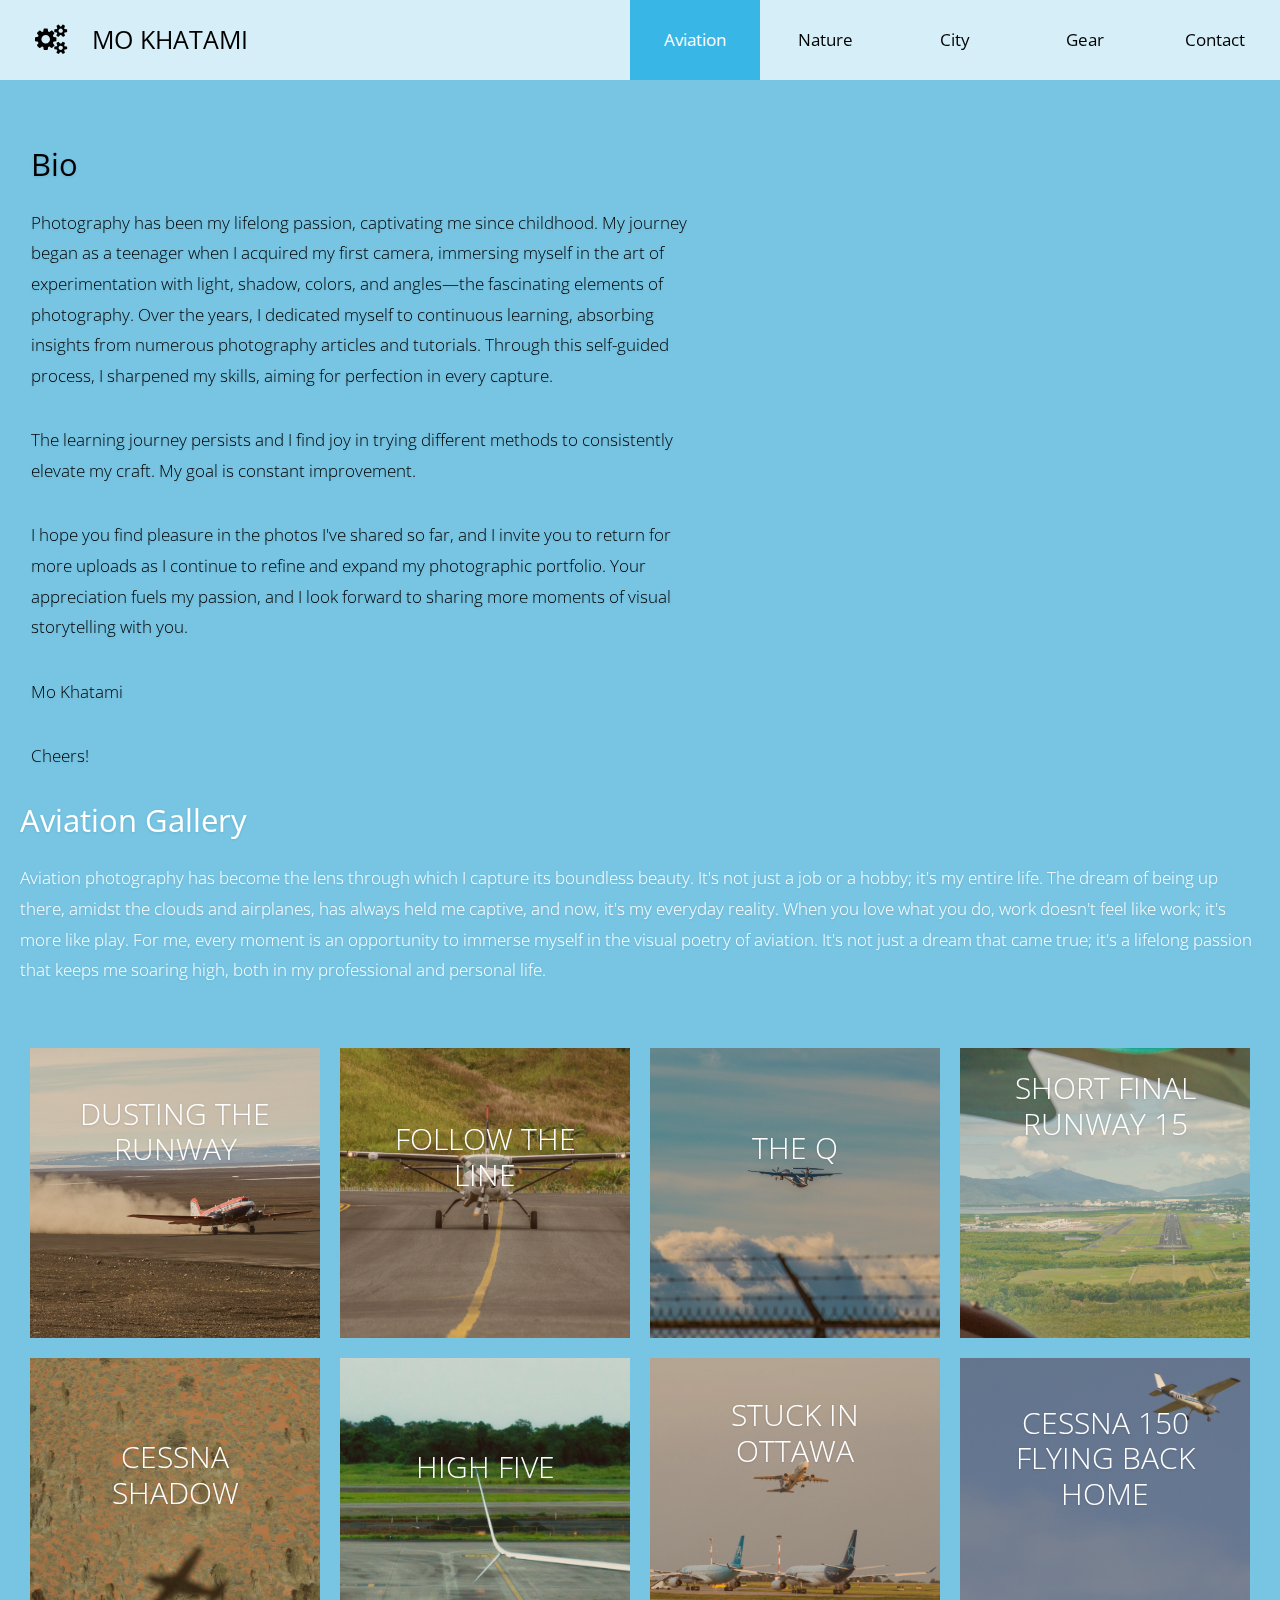
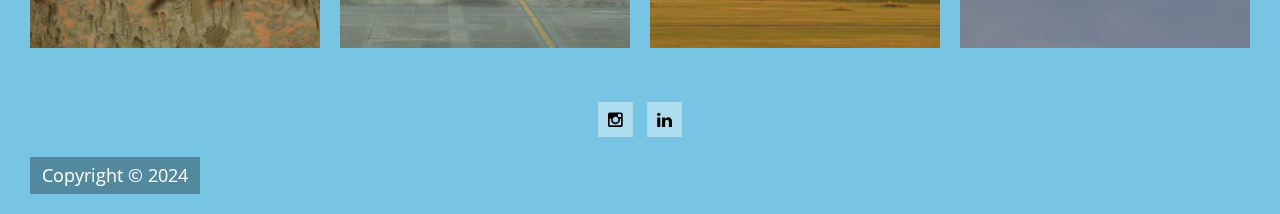
==== index.html @ 4915c0b0 "Update index.html" ====
<!DOCTYPE html>
<html lang="en">
<head>
    <meta charset="utf-8">
    <meta http-equiv="X-UA-Compatible" content="IE=edge">
    <meta name="viewport" content="width=device-width, initial-scale=1">

    <title>MKhatami.com</title>
<!--

Template 2086 Multi Color

http://www.tooplate.com/view/2086-multi-color

-->
    <!-- load stylesheets -->
    <link rel="stylesheet" href="https://fonts.googleapis.com/css?family=Open+Sans:300,400">  
    <!-- Google web font "Open Sans" -->
    <link rel="stylesheet" href="font-awesome-4.5.0/css/font-awesome.min.css">                
    <!-- Font Awesome -->
    <link rel="stylesheet" href="css/bootstrap.min.css">                                      
    <!-- Bootstrap style -->
    <link rel="stylesheet" href="css/hero-slider-style.css">                              
    <!-- Hero slider style (https://codyhouse.co/gem/hero-slider/) -->
    <link rel="stylesheet" href="css/magnific-popup.css">                                 
    <!-- Magnific popup style (http://dimsemenov.com/plugins/magnific-popup/) -->
    <link rel="stylesheet" href="css/tooplate-style.css">                                   

    <!-- HTML5 shim and Respond.js for IE8 support of HTML5 elements and media queries -->
    <!-- WARNING: Respond.js doesn't work if you view the page via file:// -->
        <!--[if lt IE 9]>
          <script src="https://oss.maxcdn.com/html5shiv/3.7.2/html5shiv.min.js"></script>
          <script src="https://oss.maxcdn.com/respond/1.4.2/respond.min.js"></script>
          <![endif]-->
</head>

    <body>
        
        <!-- Content -->
        <div class="cd-hero">

            <!-- Navigation -->        
            <div class="cd-slider-nav">
                <nav class="navbar">
                    <div class="tm-navbar-bg">
                        
                        <a class="navbar-brand text-uppercase" href="#"><i class="fa fa-gears tm-brand-icon"></i>Mo Khatami</a>

                        <button class="navbar-toggler hidden-lg-up" type="button" data-toggle="collapse" data-target="#tmNavbar">
                            &#9776;
                        </button>
                        <div class="collapse navbar-toggleable-md text-xs-center text-uppercase tm-navbar" id="tmNavbar">
                            <ul class="nav navbar-nav">
                                <li class="nav-item active selected">
                                    <a class="nav-link" href="#0" data-no="1">Aviation <span class="sr-only">(current)</span></a>
                                </li>                                
                                <li class="nav-item">
                                    <a class="nav-link" href="#0" data-no="2">Nature</a>
                                </li>
                                <li class="nav-item">
                                    <a class="nav-link" href="#0" data-no="3">City</a>
                                </li>
                                <li class="nav-item">
                                    <a class="nav-link" href="#0" data-no="4">Gear</a>
                                </li>
                                <li class="nav-item">
                                    <a class="nav-link" href="#0" data-no="5">Contact</a>
                                </li>
                            </ul>
                        </div>                        
                    </div>

                </nav>
            </div> 

            <ul class="cd-hero-slider">

                <!-- Page 1 Gallery One -->
                <li class="selected">                    
                    <div class="cd-full-width">
                        <div class="container-fluid js-tm-page-content" data-page-no="1" data-page-type="gallery">
                            <div class="tm-img-gallery-container">
                                <div class="tm-img-gallery gallery-one">
                                <!-- Gallery One pop up connected with JS code below -->                                    
                                    <div class="tm-img-gallery-info-container">                                    
                                        <h2 class="tm-text-title tm-gallery-title"><span>Bio</span></h2>
                                        <p class="tm-text">Photography has been my lifelong passion, captivating me since childhood. My journey began as a teenager when I acquired my first camera, 
						immersing myself in the art of experimentation with light, shadow, colors, 
						and angles—the fascinating elements of photography. Over the years, I dedicated myself to continuous learning, absorbing insights from numerous photography articles and tutorials.
                                                 Through this self-guided process, I sharpened my skills, aiming for perfection in every capture.</p>
                                                 <p class="tm-text">The learning journey persists and I find joy in trying different methods to consistently elevate my craft. My goal is constant improvement. </p>
                                                 <p class="tm-text"> I hope you find pleasure in the photos I've shared so far, and I invite you to return for more uploads as I continue to refine and expand my photographic portfolio.
							 Your appreciation fuels my passion, and I look forward to sharing more moments of visual storytelling with you.  </p>
					 <p class="tm-text">   Mo Khatami</p>
					    
   					 <p class="tm-text"> Cheers! </p>
                                         </div>
					 <h2 class="tm-text-title tm-gallery-title"><span class="tm-white">Aviation Gallery</span></h2>
					 <p class="tm-text"><span class="tm-white"> Aviation photography has become the lens through which I capture its boundless beauty. It's not just a job or a hobby; it's my entire life.
					The dream of being up there, amidst the clouds and airplanes, has always held me captive, and now, it's my everyday reality.
                                        When you love what you do, work doesn't feel like work; it's more like play. For me, every moment is an opportunity to immerse myself in the visual poetry of aviation. 
						 It's not just a dream that came true; it's a lifelong passion that keeps me soaring high, both in my professional and personal life.</span>
                                    <div class="grid-item">
                                        <figure class="effect-bubba">
                                            <img src="img/tm-img-01-tn.jpg" alt="Image" class="img-fluid tm-img">
                                            <figcaption>
                                                <h2 class="tm-figure-title">Dusting <span>the runway</span></h2>
                                                <p class="tm-figure-description">Polar 6, a Douglas DC-3 converted to BT-67 Basler, takes off for its survey flight in Station Nord Greenland</p>
                                                <a href="img/tm-img-01.jpg">View more</a>
                                            </figcaption>           
                                        </figure>
                                    </div>
                                    <div class="grid-item">
                                        <figure class="effect-bubba">
                                            <img src="img/tm-img-02-tn.jpg" alt="Image" class="img-fluid tm-img">
                                            <figcaption>
                                                <h2 class="tm-figure-title">Follow <span>the line</span></h2>
                                                <p class="tm-figure-description">Cessna 208B in Wewak Papua New Guinea</p>
                                                <a href="img/tm-img-02.jpg">View more</a>
                                            </figcaption>
                                        </figure>
                                    </div>
                                    <div class="grid-item">
                                        <figure class="effect-bubba">
                                            <img src="img/tm-img-03-tn.jpg" alt="Image" class="img-fluid tm-img">
                                            <figcaption>
                                                <h2 class="tm-figure-title">The <span>Q</span></h2>
                                                <p class="tm-figure-description">A Porter Q400 taking off runway 25 from Ottawa Canada</p>
                                                <a href="img/tm-img-03.jpg">View more</a>
                                            </figcaption>           
                                        </figure>
                                    </div>
                                    <div class="grid-item">
                                        <figure class="effect-bubba">
                                            <img src="img/tm-img-04-tn.jpg" alt="Image" class="img-fluid tm-img">
                                            <figcaption>
                                                <h2 class="tm-figure-title">Short final  <span>runway 15</span></h2>
                                                <p class="tm-figure-description">Approaching runway 15 to Cairns international airport. This was our second stop after Port Moresby, travelling from Wewak Papua New Guinea to Perth Australia</p>
                                                <a href="img/tm-img-04.jpg">View more</a>
                                            </figcaption>           
                                        </figure>
                                    </div>  
                                    <div class="grid-item">
                                        <figure class="effect-bubba">
                                            <img src="img/tm-img-05-tn.jpg" alt="Image" class="img-fluid tm-img">
                                            <figcaption>
                                                <h2 class="tm-figure-title">Cessna <span>shadow</span></h2>
                                                <p class="tm-figure-description">Alice Springs Australia</p>
                                                <a href="img/tm-img-05.jpg">View more</a>
                                            </figcaption>           
                                        </figure>
                                    </div>
                                    <div class="grid-item">
                                        <figure class="effect-bubba">
                                            <img src="img/tm-img-06-tn.jpg" alt="Image" class="img-fluid tm-img">
                                            <figcaption>
                                                <h2 class="tm-figure-title">High <span>five</span></h2>
                                                <p class="tm-figure-description">Newark airport United States</p>
                                                <a href="img/tm-img-06.jpg">View more</a>
                                            </figcaption>
                                        </figure>
                                    </div>
                                    <div class="grid-item">
                                        <figure class="effect-bubba">
                                            <img src="img/tm-img-07-tn.jpg" alt="Image" class="img-fluid tm-img">
                                            <figcaption>
                                                <h2 class="tm-figure-title">Stuck <span>in Ottawa</span></h2>
                                                <p class="tm-figure-description">On July 31st 2017, Ottawa airport faced extreme traffic due to a storm closing Montreal and Toronto airports and planes diverting to CYOW</p>
                                                <a href="img/tm-img-07.jpg">View more</a>
                                            </figcaption>           
                                        </figure>
                                    </div>
                                    <div class="grid-item">
                                        <figure class="effect-bubba">
                                            <img src="img/tm-img-08-tn.jpg" alt="Image" class="img-fluid tm-img">
                                            <figcaption>
                                                <h2 class="tm-figure-title">Cessna 150 <span>flying back home</span></h2>
                                                <p class="tm-figure-description">GVLM flying back to the airport on a beautiful sunny day</p>
                                                <a href="img/tm-img-08.jpg">View more</a>
                                            </figcaption>           
                                        </figure>
                                    </div>   
                                    <div class="grid-item">
                                        <figure class="effect-bubba">
                                           <!-- <img src="img/tm-img-09-tn.jpg" alt="Image" class="img-fluid tm-img">
                                            <figcaption>
                                                <h2 class="tm-figure-title">Image <span>Nine</span></h2>
                                                <p class="tm-figure-description">Lorem ipsum dolor sit amet, consectetur adipiscing elit.</p>
                                                <a href="img/tm-img-09.jpg">View more</a>
                                            </figcaption>           
                                        </figure>
                                    </div>
                                    <div class="grid-item">
                                        <figure class="effect-bubba">
                                            <img src="img/tm-img-10-tn.jpg" alt="Image" class="img-fluid tm-img">
                                            <figcaption>
                                                <h2 class="tm-figure-title">Image <span>Ten</span></h2>
                                                <p class="tm-figure-description">Maecenas purus sem, lobortis id odio in sapien.</p>
                                                <a href="img/tm-img-10.jpg">View more</a>
                                            </figcaption>
                                        </figure>
                                    </div>
                                    <div class="grid-item">
                                        <figure class="effect-bubba">
                                            <img src="img/tm-img-11-tn.jpg" alt="Image" class="img-fluid tm-img">
                                            <figcaption>
                                                <h2 class="tm-figure-title">Image <span>Eleven</span></h2>
                                                <p class="tm-figure-description">Lorem ipsum dolor sit amet, consectetur adipiscing elit.</p>
                                                <a href="img/tm-img-11.jpg">View more</a>
                                            </figcaption>           
                                        </figure>
                                    </div>
                                    <div class="grid-item">
                                        <figure class="effect-bubba">
                                            <img src="img/tm-img-12-tn.jpg" alt="Image" class="img-fluid tm-img">
                                            <figcaption>
                                                <h2 class="tm-figure-title">Image <span>Twelve</span></h2>
                                                <p class="tm-figure-description">Maecenas purus sem, lobortis id odio in sapien.</p>
                                                <a href="img/tm-img-12.jpg">View more</a>
                                            </figcaption>           
                                        </figure>
                                    </div>
                                    <div class="grid-item">
                                        <figure class="effect-bubba">
                                            <img src="img/tm-img-13-tn.jpg" alt="Image" class="img-fluid tm-img">
                                            <figcaption>
                                                <h2 class="tm-figure-title">Image <span>Thirteen</span></h2>
                                                <p class="tm-figure-description">Lorem ipsum dolor sit amet, consectetur adipiscing elit.</p>
                                                <a href="img/tm-img-13.jpg">View more</a>
                                            </figcaption>           
                                        </figure>
                                    </div>
                                    <div class="grid-item">
                                        <figure class="effect-bubba">
                                            <img src="img/tm-img-14-tn.jpg" alt="Image" class="img-fluid tm-img">
                                            <figcaption>
                                                <h2 class="tm-figure-title">Image <span>Fourteen</span></h2>
                                                <p class="tm-figure-description">Maecenas purus sem, lobortis id odio in sapien.</p>
                                                <a href="img/tm-img-14.jpg">View more</a>
                                            </figcaption>
                                        </figure>
                                    </div>
                                    <div class="grid-item">
                                        <figure class="effect-bubba">
                                            <img src="img/tm-img-15-tn.jpg" alt="Image" class="img-fluid tm-img">
                                            <figcaption>
                                                <h2 class="tm-figure-title">Image <span>Fifteen</span></h2>
                                                <p class="tm-figure-description">Lorem ipsum dolor sit amet, consectetur adipiscing elit.</p>
                                                <a href="img/tm-img-15.jpg">View more</a>
                                            </figcaption>           
                                        </figure>
                                    </div>
                                    <div class="grid-item">
                                        <figure class="effect-bubba">
                                            <img src="img/tm-img-16-tn.jpg" alt="Image" class="img-fluid tm-img">
                                            <figcaption>
                                                <h2 class="tm-figure-title">Image <span>Sixteen</span></h2>
                                                <p class="tm-figure-description">Maecenas purus sem, lobortis id odio in sapien.</p>
                                                <a href="img/tm-img-16.jpg">View more</a> -->
                                            </figcaption>           
                                        </figure>
                                    </div>                                                                       
                                </div>                                 
                            </div>
                        </div>                                                    
                    </div>                    
                </li>

                <!-- Page 2 Gallery Two -->
                <li>                    
                    <div class="cd-full-width">
                        <div class="container-fluid js-tm-page-content" data-page-no="2" data-page-type="gallery">
                            <div class="tm-img-gallery-container">
                                <div class="tm-img-gallery gallery-two">
                                <!-- Gallery Two pop up connected with JS code below -->
                                    
                                    <div class="tm-img-gallery-info-container">                                    
                                        <h2 class="tm-text-title tm-gallery-title"><span class="tm-white">Nature Gallery</span></h2>
                                        <p class="tm-text"><span class="tm-white">All the mindblowing little details are what excite me about nature photography. Landscapes are another interest of mine. They're the best way to learn how to play around with lighting for best results.</span>
                                        </p>
                                    </div>
                                    <div class="grid-item">
                                        <figure class="effect-bubba">
                                            <img src="img/tm-img-09-tn.jpg" alt="Image" class="img-fluid tm-img">
                                            <figcaption>
                                                <h2 class="tm-figure-title">Sun <span>tanning</span></h2>
                                                <p class="tm-figure-description">Cottesloe beach Australia</p>
                                                <a href="img/tm-img-09.jpg">View more</a>
                                            </figcaption>           
                                        </figure>
                                    </div>
                                    <div class="grid-item">
                                        <figure class="effect-bubba">
                                            <img src="img/tm-img-10-tn.jpg" alt="Image" class="img-fluid tm-img">
                                            <figcaption>
                                                <h2 class="tm-figure-title">Midnight <span>Sun</span></h2>
                                                <p class="tm-figure-description">Kulusuk Greenland</p>
                                                <a href="img/tm-img-10.jpg">View more</a>
                                            </figcaption>           
                                        </figure>
                                    </div>
                                    <div class="grid-item">
                                        <figure class="effect-bubba">
                                            <img src="img/tm-img-11-tn.jpg" alt="Image" class="img-fluid tm-img">
                                            <figcaption>
                                                <h2 class="tm-figure-title">Snow <span>valley</span></h2>
                                                <p class="tm-figure-description">Kulusuk Greenland</p>
                                                <a href="img/tm-img-11.jpg">View more</a>
                                            </figcaption>           
                                        </figure>
                                    </div>
                                    <div class="grid-item">
                                        <figure class="effect-bubba">
                                            <img src="img/tm-img-12-tn.jpg" alt="Image" class="img-fluid tm-img">
                                            <figcaption>
                                                <h2 class="tm-figure-title">Unknown<span></span></h2>
                                                <p class="tm-figure-description">Kulusuk Greenland</p>
                                                <a href="img/tm-img-12.jpg">View more</a>
                                            </figcaption>           
                                        </figure>
                                    </div>
                                    <div class="grid-item">
                                        <figure class="effect-bubba">
                                            <img src="img/tm-img-13-tn.jpg" alt="Image" class="img-fluid tm-img">
                                            <figcaption>
                                                <h2 class="tm-figure-title">Last <span>wave</span></h2>
                                                <p class="tm-figure-description">Cottesloe beach Australia</p>
                                                <a href="img/tm-img-13.jpg">View more</a>
                                            </figcaption>           
                                        </figure>
                                    </div>
                                    <div class="grid-item">
                                        <figure class="effect-bubba">
                                            <img src="img/tm-img-14-tn.jpg" alt="Image" class="img-fluid tm-img">
                                            <figcaption>
                                                <h2 class="tm-figure-title">Ayers Rock <span>(Uluru)</span></h2>
                                                <p class="tm-figure-description"> Bird's-eye view, Alice Springs Australia</p>
                                                <a href="img/tm-img-14.jpg">View more</a>
                                            </figcaption>           
                                        </figure>
                                    </div>  
                                    <div class="grid-item">
                                        <figure class="effect-bubba">
                                            <img src="img/tm-img-15-tn.jpg" alt="Image" class="img-fluid tm-img">
                                            <figcaption>
                                                <h2 class="tm-figure-title">Headshot <span></span></h2>
                                                <p class="tm-figure-description">Caversham wildlife park Perth Australia</p>
                                                <a href="img/tm-img-15.jpg">View more</a>
                                            </figcaption>           
                                        </figure>
                                    </div>  
                                    <div class="grid-item">
                                        <figure class="effect-bubba">
                                            <img src="img/tm-img-16-tn.jpg" alt="Image" class="img-fluid tm-img">
                                            <figcaption>
                                                <h2 class="tm-figure-title">Rusting <span>by the ocean!</span></h2>
                                                <p class="tm-figure-description">Wewak Papua New Guinea</p>
                                                <a href="img/tm-img-16.jpg">View more</a>
                                            </figcaption>           
                                        </figure>
                                    </div>  
                                  <div class="grid-item">
                                      <!--    <figure class="effect-bubba">
                                            <img src="img/tm-img-04-tn.jpg" alt="Image" class="img-fluid tm-img">
                                            <figcaption>
                                                <h2 class="tm-figure-title">Picture <span>Nine</span></h2>
                                                <p class="tm-figure-description">99</p>
                                                <a href="img/tm-img-04.jpg">View more</a>
                                            </figcaption>           
                                        </figure>
                                    </div>  
                                    <div class="grid-item">
                                        <figure class="effect-bubba">
                                            <img src="img/tm-img-03-tn.jpg" alt="Image" class="img-fluid tm-img">
                                            <figcaption>
                                                <h2 class="tm-figure-title">Picture <span>Ten</span></h2>
                                                <p class="tm-figure-description">10</p>
                                                <a href="img/tm-img-03.jpg">View more</a>
                                            </figcaption>           
                                        </figure>
                                    </div>  
                                    <div class="grid-item">
                                        <figure class="effect-bubba">
                                            <img src="img/tm-img-02-tn.jpg" alt="Image" class="img-fluid tm-img">
                                            <figcaption>
                                                <h2 class="tm-figure-title">Picture <span>Eleven</span></h2>
                                                <p class="tm-figure-description">11</p>
                                                <a href="img/tm-img-02.jpg">View more</a>
                                            </figcaption>           
                                        </figure>
                                    </div>  
                                    <div class="grid-item">
                                        <figure class="effect-bubba">
                                            <img src="img/tm-img-01-tn.jpg" alt="Image" class="img-fluid tm-img">
                                            <figcaption>
                                                <h2 class="tm-figure-title">Picture <span>Twelve</span></h2>
                                                <p class="tm-figure-description">12</p>
                                                <a href="img/tm-img-01.jpg">View more</a> -->
                                            </figcaption>           
                                        </figure>
                                    </div>  
                                </div>                                 
                            </div>
                        </div>                      
                    </div>
                </li>

                <!-- Page 3 Gallery Three -->
                <li>
                    <div class="cd-full-width">
                        <div class="container-fluid js-tm-page-content" data-page-no="3" data-page-type="gallery">                        
                            <div class="tm-img-gallery-container">
                                <div class="tm-img-gallery gallery-three">
                                <!-- Gallery Two pop up connected with JS code below -->
                                    
                                    <div class="tm-img-gallery-info-container">                                    
                                        <h2 class="tm-text-title tm-gallery-title"><span class="tm-white">City Gallery</span></h2>
                                        <p class="tm-text"><span class="tm-white">Cities are a photographer's playground. There are so many subjects and different points of view to provide for capturing very engaging photos. Colors and shapes are what fascinate me the most in cities.</span>
                                        </p>                                     
                                    </div>
                                    <div class="grid-item">
                                        <figure class="effect-bubba">
                                            <img src="img/tm-img-17-tn.jpg" alt="Image" class="img-fluid tm-img">
                                            <figcaption>
                                                <h2 class="tm-figure-title">Gapstow Bridge  <span>in summer</span></h2>
                                                <p class="tm-figure-description">In Central Park for the first time, Gapstow Bridge and Downtown New York in the background</p>
                                                <a href="img/tm-img-17.jpg">View more</a>
                                            </figcaption>           
                                        </figure>
                                    </div>
                                    <div class="grid-item">
                                        <figure class="effect-bubba">
                                            <img src="img/tm-img-18-tn.jpg" alt="Image" class="img-fluid tm-img">
                                            <figcaption>
                                                <h2 class="tm-figure-title">Window <span>patterns</span></h2>
                                                <p class="tm-figure-description">Old architect in New York</p>
                                                <a href="img/tm-img-18.jpg">View more</a>
                                            </figcaption>           
                                        </figure>
                                    </div>
                                    <div class="grid-item">
                                        <figure class="effect-bubba">
                                            <img src="img/tm-img-19-tn.jpg" alt="Image" class="img-fluid tm-img">
                                            <figcaption>
                                                <h2 class="tm-figure-title">The Glowing<span> city</span></h2>
                                                <p class="tm-figure-description"> A breathtaking view of New York, standing on the city's rooftop!</p>
                                                <a href="img/tm-img-19.jpg">View more</a>
                                            </figcaption>           
                                        </figure>
                                    </div>
                                    <div class="grid-item">
                                        <figure class="effect-bubba">
                                            <img src="img/tm-img-20-tn.jpg" alt="Image" class="img-fluid tm-img">
                                            <figcaption>
                                                <h2 class="tm-figure-title">Wall Street <span> and Broadway</span></h2>
                                                <p class="tm-figure-description"></p>
                                                <a href="img/tm-img-20.jpg">View more</a>
                                            </figcaption>           
                                        </figure>
                                    </div>
                                    <div class="grid-item">
                                        <figure class="effect-bubba">
                                            <img src="img/tm-img-21-tn.jpg" alt="Image" class="img-fluid tm-img">
                                            <figcaption>
                                                <h2 class="tm-figure-title">Downtown <span>Brisbane</span></h2>
                                                <p class="tm-figure-description">Downtown Brisbane and Story bridge view from the city botanic gardens</p>
                                                <a href="img/tm-img-21.jpg">View more</a>
                                            </figcaption>           
                                        </figure>
                                    </div>
                                    <div class="grid-item">
                                        <figure class="effect-bubba">
                                            <img src="img/tm-img-22-tn.jpg" alt="Image" class="img-fluid tm-img">
                                            <figcaption>
                                                <h2 class="tm-figure-title">New York <span>Grand Central Terminal</span></h2>
                                                <p class="tm-figure-description"></p>
                                                <a href="img/tm-img-22.jpg">View more</a>
                                            </figcaption>           
                                        </figure>
                                    </div>
                                    <div class="grid-item">
                                        <figure class="effect-bubba">
                                            <img src="img/tm-img-23-tn.jpg" alt="Image" class="img-fluid tm-img">
                                            <figcaption>
                                                <h2 class="tm-figure-title">Centennial <span> Flame</span></h2>
                                                <p class="tm-figure-description">Approaching Canada’s 150th anniversary, the Centennial Flame was erected on Parliament Hill in Ottawa to commemorate Canada’s 100th.</p>
                                                <a href="img/tm-img-23.jpg">View more</a>
                                            </figcaption>           
                                        </figure>
                                    </div>
                                    <div class="grid-item">
                                        <figure class="effect-bubba">
                                            <img src="img/tm-img-24-tn.jpg" alt="Image" class="img-fluid tm-img">
                                            <figcaption>
                                                <h2 class="tm-figure-title">The Red <span>Cube</span></h2>
                                                <p class="tm-figure-description"></p>
                                                <a href="img/tm-img-24.jpg">View more</a>
                                            </figcaption>           
                                        </figure>
                                    </div>                                                                                                 
                                </div>                                 
                            </div> <!-- .tm-img-gallery-container -->
                        </div>         
                    </div>  
                </li>

                <!-- Page 4 About -->
                <li>
                    <div class="cd-full-width">
                        <div class="container-fluid js-tm-page-content tm-page-width tm-pad-b" data-page-no="4">
                            <div class="row tm-white-box-margin-b">
                                <div class="col-xs-12">
                                    <div class="tm-flex">
                                        <div class="tm-bg-white-translucent text-xs-left tm-textbox tm-textbox-padding">
                                            <h2 class="tm-text-title">Gear</h2>
                                            <p class="tm-text">
                                        </div>
                                    </div>
                                </div>
                            </div>
                            
                          <div class="row tm-white-box-margin-b">
                                <div class="col-xs-12">
                                    <div class="tm-flex">
                                        <div class="tm-bg-white-translucent text-xs-left tm-textbox tm-2-col-textbox-2 tm-textbox-padding">
                                            <h2 class="tm-text-title">....</h2>
                                            <p class="tm-text">
                                        <div class="tm-bg-white-translucent text-xs-left tm-textbox tm-2-col-textbox-2 tm-textbox-padding">
                                            <h2 class="tm-text-title">....</h2>
                                            <p class="tm-text">
                                        </div>
                                    </div>
                                </div>
                            </div>  

                            <div class="row">
                                <div class="col-xs-12">
                                    <div class="tm-flex">
                                        <div class="tm-bg-white-translucent text-xs-left tm-textbox tm-2-col-textbox-2 tm-textbox-padding">
                                            <h2 class="tm-text-title">....</h2>
                                            <p class="tm-text">....</p>
                                        </div>
                                        <div class="tm-bg-white-translucent text-xs-left tm-textbox tm-2-col-textbox-2 tm-textbox-padding">
                                            <h2 class="tm-text-title">....</h2>
                                            <p class="tm-text">....</p>
                                        </div>
                                        <div class="tm-bg-white-translucent text-xs-left tm-textbox tm-2-col-textbox-2 tm-textbox-padding">
                                            <h2 class="tm-text-title">....</h2>
                                            <p class="tm-text">....</p>
                                        </div>
                                    </div>
                                </div>
                            </div>                        
                        </div>              
                    </div> <!-- .cd-full-width -->

                </li>

                <!-- Page 5 Contact Us -->
                <li>
                    <div class="cd-full-width">
                        <div class="container-fluid js-tm-page-content tm-page-pad" data-page-no="5">
                            <div class="tm-contact-page">                                
                                <div class="row">
                                    <div class="col-xs-12">
                                        <div class="tm-flex tm-contact-container">                                
                                            <div class="tm-bg-white-translucent text-xs-left tm-textbox tm-2-col-textbox-2 tm-textbox-padding tm-textbox-padding-contact">
                                                <h2 class="tm-contact-info">Say hello!</h2>
                                                <p class="tm-text">
                                                
                                                <!-- contact form -->
                                                <form action="index.html" method="post" class="tm-contact-form">

                                                    <div class="form-group">
                                                        <input type="text" id="contact_name" name="contact_name" class="form-control" placeholder="Name"  required/>
                                                    </div>
                                        
                                                    <div class="form-group">                                                        
                                                        <input type="email" id="contact_email" name="contact_email" class="form-control" placeholder="Email"  required/>
                                                    </div>                                                        
                                                    
                                                    <div class="form-group">
                                                        <textarea id="contact_message" name="contact_message" class="form-control" rows="5" placeholder="Your message" required></textarea>
                                                    </div> 

                                                    <button type="submit" class="pull-xs-right tm-submit-btn">Send</button>  
                                                
                                                </form>  
                                            </div>

                                            <div class="tm-bg-white-translucent text-xs-left tm-textbox tm-2-col-textbox-2 tm-textbox-padding tm-textbox-padding-contact">
                                                <h2 class="tm-contact-info">
                                                <!-- google map goes here -->
                                                <div</div>
                                            </div>

                                        </div>

                                    </div>

                                </div>

                            </div>    

                        </div>
                        
                    </div> <!-- .cd-full-width -->
                </li>
            </ul> <!-- .cd-hero-slider -->
            
            <footer class="tm-footer">
            
                <div class="tm-social-icons-container text-xs-center">
                    <a href="#" class="tm-social-link"><i class="fa fa-instagram"></i></a>
                  <!--  <a href="#" class="tm-social-link"><i class="fa fa-google-plus"></i></a>
                    <a href="#" class="tm-social-link"><i class="fa fa-twitter"></i></a>
                    <a href="#" class="tm-social-link"><i class="fa fa-behance"></i></a> -->
                    <a href="#" class="tm-social-link"><i class="fa fa-linkedin"></i></a>
                </div>
                
                <p class="tm-copyright-text">Copyright &copy; 2024 
                


            </footer>
                    
        </div> <!-- .cd-hero -->
        

        <!-- Preloader, https://ihatetomatoes.net/create-custom-preloading-screen/ -->
        <div id="loader-wrapper">
            
            <div id="loader"></div>
            <div class="loader-section section-left"></div>
            <div class="loader-section section-right"></div>

        </div>
        
        <!-- load JS files -->
        <script src="js/jquery-1.11.3.min.js"></script>         <!-- jQuery (https://jquery.com/download/) -->
        <script src="https://www.atlasestateagents.co.uk/javascript/tether.min.js"></script> <!-- Tether for Bootstrap (http://stackoverflow.com/questions/34567939/how-to-fix-the-error-error-bootstrap-tooltips-require-tether-http-github-h) --> 
        <script src="js/bootstrap.min.js"></script>             <!-- Bootstrap js (v4-alpha.getbootstrap.com/) -->
        <script src="js/hero-slider-main.js"></script>          <!-- Hero slider (https://codyhouse.co/gem/hero-slider/) -->
        <script src="js/jquery.magnific-popup.min.js"></script> <!-- Magnific popup (http://dimsemenov.com/plugins/magnific-popup/) -->
        
        <script>

            function adjustHeightOfPage(pageNo) {

                var offset = 80;
                var pageContentHeight = 0;

                var pageType = $('div[data-page-no="' + pageNo + '"]').data("page-type");

                if( pageType != undefined && pageType == "gallery") {
                    pageContentHeight = $(".cd-hero-slider li:nth-of-type(" + pageNo + ") .tm-img-gallery-container").height();
                }
                else {
                    pageContentHeight = $(".cd-hero-slider li:nth-of-type(" + pageNo + ") .js-tm-page-content").height() + 20;
                }

                if($(window).width() >= 992) { offset = 120; }
                else if($(window).width() < 480) { offset = 40; }
               
                // Get the page height
                var totalPageHeight = $('.cd-slider-nav').height()
                                        + pageContentHeight + offset
                                        + $('.tm-footer').height();

                // Adjust layout based on page height and window height
                if(totalPageHeight > $(window).height()) 
                {
                    $('.cd-hero-slider').addClass('small-screen');
                    $('.cd-hero-slider li:nth-of-type(' + pageNo + ')').css("min-height", totalPageHeight + "px");
                }
                else 
                {
                    $('.cd-hero-slider').removeClass('small-screen');
                    $('.cd-hero-slider li:nth-of-type(' + pageNo + ')').css("min-height", "100%");
                }
            }

            /*
                Everything is loaded including images.
            */
            $(window).load(function(){

                adjustHeightOfPage(1); // Adjust page height

                /* Gallery One pop up
                -----------------------------------------*/
                $('.gallery-one').magnificPopup({
                    delegate: 'a', // child items selector, by clicking on it popup will open
                    type: 'image',
                    gallery:{enabled:true}                
                });
				
				/* Gallery Two pop up
                -----------------------------------------*/
				$('.gallery-two').magnificPopup({
                    delegate: 'a',
                    type: 'image',
                    gallery:{enabled:true}                
                });

                /* Gallery Three pop up
                -----------------------------------------*/
                $('.gallery-three').magnificPopup({
                    delegate: 'a',
                    type: 'image',
                    gallery:{enabled:true}                
                });

                /* Collapse menu after click 
                -----------------------------------------*/
                $('#tmNavbar a').click(function(){
                    $('#tmNavbar').collapse('hide');

                    adjustHeightOfPage($(this).data("no")); // Adjust page height       
                });

                /* Browser resized 
                -----------------------------------------*/
                $( window ).resize(function() {
                    var currentPageNo = $(".cd-hero-slider li.selected .js-tm-page-content").data("page-no");
                    
                    // wait 3 seconds
                    setTimeout(function() {
                        adjustHeightOfPage( currentPageNo );
                    }, 1000);
                    
                });
        
                // Remove preloader (https://ihatetomatoes.net/create-custom-preloading-screen/)
                $('body').addClass('loaded');
                           
            });

            /* Google map
            ------------------------------------------------*/
            var map = '';
            var center;

            function initialize() {
                var mapOptions = {
                    zoom: 14,
                    center: new google.maps.LatLng(37.769725, -122.462154),
                    scrollwheel: false
                };
            
                map = new google.maps.Map(document.getElementById('google-map'),  mapOptions);

                google.maps.event.addDomListener(map, 'idle', function() {
                  calculateCenter();
                });
            
                google.maps.event.addDomListener(window, 'resize', function() {
                  map.setCenter(center);
                });
            }

            function calculateCenter() {
                center = map.getCenter();
            }

            function loadGoogleMap(){
                var script = document.createElement('script');
                script.type = 'text/javascript';
                script.src = 'https://maps.googleapis.com/maps/api/js?v=3.exp&sensor=false&' + 'callback=initialize';
                document.body.appendChild(script);
            }
        
            // DOM is ready
            $(function() {                
                loadGoogleMap(); // Google Map
            });

        </script>            

</body>
</html>
---- css/hero-slider-style.css ----
/* -------------------------------- 

Primary style

-------------------------------- */
*, *::after, *::before {
  -webkit-box-sizing: border-box;
  -moz-box-sizing: border-box;
  box-sizing: border-box;
}

html { font-size: 62.5%; }

body {
  font-size: 1.6rem;
  font-family: "Open Sans", sans-serif;
  color: #2c343b;
  background-color: #f2f2f2;
}

a {
  color: #d44457;
  text-decoration: none;
}

img { max-width: 100%; }

/* -------------------------------- 

Main Components 

-------------------------------- */
.cd-header {
  position: absolute;
  z-index: 2;
  top: 0;
  left: 0;
  width: 100%;
  height: 50px;
  background-color: #21272c;
  -webkit-font-smoothing: antialiased;
  -moz-osx-font-smoothing: grayscale;
}
@media only screen and (min-width: 768px) {
  .cd-header {
    height: 70px;
    background-color: transparent;
  }
}

#cd-logo {
  float: left;
  margin: 13px 0 0 5%;
}
#cd-logo img {
  display: block;
}
@media only screen and (min-width: 768px) {
  #cd-logo {
    margin: 23px 0 0 5%;
  }
}

.cd-primary-nav {
  /* mobile first - navigation hidden by default, triggered by tap/click on navigation icon */
  float: right;
  margin-right: 5%;
  width: 44px;
  height: 100%;  
}
.cd-primary-nav ul {
  position: absolute;
  top: 0;
  left: 0;
  width: 100%;
  -webkit-transform: translateY(-100%);
  -moz-transform: translateY(-100%);
  -ms-transform: translateY(-100%);
  -o-transform: translateY(-100%);
  transform: translateY(-100%);
}
.cd-primary-nav ul.is-visible {
  box-shadow: 0 3px 8px rgba(0, 0, 0, 0.2);
  -webkit-transform: translateY(50px);
  -moz-transform: translateY(50px);
  -ms-transform: translateY(50px);
  -o-transform: translateY(50px);
  transform: translateY(50px);
}
.cd-primary-nav a {
  display: block;
  height: 50px;
  line-height: 50px;
  padding-left: 5%;
  background: #21272c;
  border-top: 1px solid #333c44;
  color: #ffffff;
}
@media only screen and (min-width: 768px) {
  .cd-primary-nav {
    /* reset navigation values */
    width: auto;
    height: auto;
    background: none;
  }
  .cd-primary-nav ul {
    position: static;
    width: auto;
    -webkit-transform: translateY(0);
    -moz-transform: translateY(0);
    -ms-transform: translateY(0);
    -o-transform: translateY(0);
    transform: translateY(0);
    line-height: 70px;
  }
  .cd-primary-nav ul.is-visible {
    -webkit-transform: translateY(0);
    -moz-transform: translateY(0);
    -ms-transform: translateY(0);
    -o-transform: translateY(0);
    transform: translateY(0);
  }
  .cd-primary-nav li {
    display: inline-block;
    margin-left: 1em;
  }
  .cd-primary-nav a {
    display: inline-block;
    height: auto;
    font-weight: 600;
    line-height: normal;
    background: transparent;
    padding: .6em 1em;
    border-top: none;
  }
}

/* -------------------------------- 

Slider

-------------------------------- */
.cd-hero {
  position: relative;
  -webkit-font-smoothing: antialiased;
  -moz-osx-font-smoothing: grayscale;
}

.cd-hero-slider {
  position: relative;
  height: 360px;
  overflow: hidden;
}
.cd-hero-slider li {
  position: absolute;
  top: 0;
  left: 0;
  width: 100%;
  height: auto;
  min-height: 100%;
  -webkit-transform: translateX(100%);
  -moz-transform: translateX(100%);
  -ms-transform: translateX(100%);
  -o-transform: translateX(100%);
  transform: translateX(100%);
}
.cd-hero-slider li.selected {
  /* this is the visible slide */
  position: relative;
  -webkit-transform: translateX(0);
  -moz-transform: translateX(0);
  -ms-transform: translateX(0);
  -o-transform: translateX(0);
  transform: translateX(0);
}
.cd-hero-slider li.move-left {
  /* slide hidden on the left */
  -webkit-transform: translateX(-100%);
  -moz-transform: translateX(-100%);
  -ms-transform: translateX(-100%);
  -o-transform: translateX(-100%);
  transform: translateX(-100%);
}
.cd-hero-slider li.is-moving, .cd-hero-slider li.selected {
  /* the is-moving class is assigned to the slide which is moving outside the viewport */
  -webkit-transition: -webkit-transform 0.5s;
  -moz-transition: -moz-transform 0.5s;
  transition: transform 0.5s;
}
@media only screen and (min-width: 768px) {
  .cd-hero-slider {
    height: 500px;
  }
}
@media only screen and (min-width: 1170px) {
  .cd-hero-slider {
    height: 680px;
  }
}

/* -------------------------------- 

Single slide style

-------------------------------- */
.cd-hero-slider li {
  background-position: center center;
  background-size: cover;
  background-repeat: no-repeat;
}
.cd-hero-slider li:first-of-type {
  background-color: #2c343b;  
}
.cd-hero-slider li:nth-of-type(2) {
  background-color: #3d4952;  
}
.cd-hero-slider li:nth-of-type(3) {
  background-color: #cdcdcd;  
}
.cd-hero-slider li:nth-of-type(4) {
  background-color: #2c343b;
  
}
.cd-hero-slider li:nth-of-type(5) {
  background-color: #2c343b;  
}
.cd-hero-slider li:nth-of-type(6) {
  background-color: #2c343b;  
}
.cd-hero-slider .cd-full-width,
.cd-hero-slider .cd-half-width {
  position: absolute;
  width: 100%;
  height: 100%;
  z-index: 1;
  left: 0;
  top: 0;
  /* this padding is used to align the text */
  padding-top: 100px;
  text-align: center;
  /* Force Hardware Acceleration in WebKit */
  -webkit-backface-visibility: hidden;
  backface-visibility: hidden;
  -webkit-transform: translateZ(0);
  -moz-transform: translateZ(0);
  -ms-transform: translateZ(0);
  -o-transform: translateZ(0);
  transform: translateZ(0);
}
.cd-hero-slider .cd-img-container {
  /* hide image on mobile device */
  display: none;
}
.cd-hero-slider .cd-img-container img {
  position: absolute;
  left: 50%;
  top: 50%;
  bottom: auto;
  right: auto;
  -webkit-transform: translateX(-50%) translateY(-50%);
  -moz-transform: translateX(-50%) translateY(-50%);
  -ms-transform: translateX(-50%) translateY(-50%);
  -o-transform: translateX(-50%) translateY(-50%);
  transform: translateX(-50%) translateY(-50%);
}
.cd-hero-slider .cd-bg-video-wrapper {
  /* hide video on mobile device */
  /*display: none;*/
  position: absolute;
  top: 0;
  left: 0;
  width: 100%;
  height: 100%;
  overflow: hidden;
}
.cd-hero-slider .cd-bg-video-wrapper video {
  /* you won't see this element in the html, but it will be injected using js */
  display: block;
  min-height: 100%;
  min-width: 100%;
  max-width: none;
  height: auto;
  width: auto;
  position: absolute;
  left: 50%;
  top: 50%;
  bottom: auto;
  right: auto;
  -webkit-transform: translateX(-50%) translateY(-50%);
  -moz-transform: translateX(-50%) translateY(-50%);
  -ms-transform: translateX(-50%) translateY(-50%);
  -o-transform: translateX(-50%) translateY(-50%);
  transform: translateX(-50%) translateY(-50%);
}
.cd-hero-slider h2, .cd-hero-slider p {
  text-shadow: 0 1px 3px rgba(0, 0, 0, 0.1);
  line-height: 1.2;
  margin: 0 auto 14px;
  color: #00000;
  width: 90%;
  max-width: 400px;
}
.cd-hero-slider h2 {
  font-size: 2.4rem;
}
.cd-hero-slider p {
  font-size: 1.4rem;
  line-height: 1.4;
}
.cd-hero-slider .cd-btn {
  display: inline-block;
  padding: 1.2em 1.4em;
  margin-top: .8em;
  background-color: rgba(212, 68, 87, 0.9);
  font-size: 1.3rem;
  font-weight: 700;
  letter-spacing: 1px;
  color: #ffffff;
  text-transform: uppercase;
  box-shadow: 0 3px 6px rgba(0, 0, 0, 0.1);
  -webkit-transition: background-color 0.2s;
  -moz-transition: background-color 0.2s;
  transition: background-color 0.2s;
}
.cd-hero-slider .cd-btn.secondary {
  background-color: rgba(22, 26, 30, 0.8);
}
.cd-hero-slider .cd-btn:nth-of-type(2) {
  margin-left: 1em;
}
.no-touch .cd-hero-slider .cd-btn:hover {
  background-color: #d44457;
}
.no-touch .cd-hero-slider .cd-btn.secondary:hover {
  background-color: #161a1e;
}
@media only screen and (min-width: 768px) {
  /*.cd-hero-slider li:nth-of-type(2) {
    background-image: none;
  }*/
  /*.cd-hero-slider li:nth-of-type(3) {
    background-image: none;
  }
  .cd-hero-slider li:nth-of-type(4) {
    background-image: none;
  }*/
  .cd-hero-slider .cd-full-width,
  .cd-hero-slider .cd-half-width {
    padding-top: 150px;
  }
  .cd-hero-slider .cd-bg-video-wrapper {
    display: block;
  }
  .cd-hero-slider .cd-half-width {
    width: 45%;
  }
  .cd-hero-slider .cd-half-width:first-of-type {
    left: 5%;
  }
  .cd-hero-slider .cd-half-width:nth-of-type(2) {
    right: 5%;
    left: auto;
  }
  .cd-hero-slider .cd-img-container {
    display: block;
  }
  .cd-hero-slider h2, .cd-hero-slider p {
    max-width: 520px;
  }
  .cd-hero-slider h2 {
    font-size: 2.4em;
    font-weight: 300;
  }
  .cd-hero-slider .cd-btn {
    font-size: 1.4rem;
  }
}
@media only screen and (min-width: 1170px) {
  .cd-hero-slider .cd-full-width,
  .cd-hero-slider .cd-half-width {
    padding-top: 220px;
  }
  .cd-hero-slider h2, .cd-hero-slider p {
    margin-bottom: 20px;
  }
  .cd-hero-slider h2 {
    font-size: 3.2em;
  }
  .cd-hero-slider p {
    font-size: 1.6rem;
  }
}

/* -------------------------------- 

Single slide animation

-------------------------------- */
@media only screen and (min-width: 768px) {
  .cd-hero-slider .cd-half-width {
    opacity: 0;
    -webkit-transform: translateX(40px);
    -moz-transform: translateX(40px);
    -ms-transform: translateX(40px);
    -o-transform: translateX(40px);
    transform: translateX(40px);
  }
  .cd-hero-slider .move-left .cd-half-width {
    -webkit-transform: translateX(-40px);
    -moz-transform: translateX(-40px);
    -ms-transform: translateX(-40px);
    -o-transform: translateX(-40px);
    transform: translateX(-40px);
  }
  .cd-hero-slider .selected .cd-half-width {
    /* this is the visible slide */
    opacity: 1;
    -webkit-transform: translateX(0);
    -moz-transform: translateX(0);
    -ms-transform: translateX(0);
    -o-transform: translateX(0);
    transform: translateX(0);
  }
  .cd-hero-slider .is-moving .cd-half-width {
    /* this is the slide moving outside the viewport 
    wait for the end of the transition on the <li> parent before set opacity to 0 and translate to 40px/-40px */
    -webkit-transition: opacity 0s 0.5s, -webkit-transform 0s 0.5s;
    -moz-transition: opacity 0s 0.5s, -moz-transform 0s 0.5s;
    transition: opacity 0s 0.5s, transform 0s 0.5s;
  }
  .cd-hero-slider li.selected.from-left .cd-half-width:nth-of-type(2),
  .cd-hero-slider li.selected.from-right .cd-half-width:first-of-type {
    /* this is the selected slide - different animation if it's entering from left or right */
    -webkit-transition: opacity 0.4s 0.2s, -webkit-transform 0.5s 0.2s;
    -moz-transition: opacity 0.4s 0.2s, -moz-transform 0.5s 0.2s;
    transition: opacity 0.4s 0.2s, transform 0.5s 0.2s;
  }
  .cd-hero-slider li.selected.from-left .cd-half-width:first-of-type,
  .cd-hero-slider li.selected.from-right .cd-half-width:nth-of-type(2) {
    /* this is the selected slide - different animation if it's entering from left or right */
    -webkit-transition: opacity 0.4s 0.4s, -webkit-transform 0.5s 0.4s;
    -moz-transition: opacity 0.4s 0.4s, -moz-transform 0.5s 0.4s;
    transition: opacity 0.4s 0.4s, transform 0.5s 0.4s;
  }
  .cd-hero-slider .cd-full-width h2,
  .cd-hero-slider .cd-full-width p,
  .cd-hero-slider .cd-full-width .cd-btn {
    opacity: 0;
    -webkit-transform: translateX(100px);
    -moz-transform: translateX(100px);
    -ms-transform: translateX(100px);
    -o-transform: translateX(100px);
    transform: translateX(100px);
  }
  .cd-hero-slider .move-left .cd-full-width h2,
  .cd-hero-slider .move-left .cd-full-width p,
  .cd-hero-slider .move-left .cd-full-width .cd-btn {
    opacity: 0;
    -webkit-transform: translateX(-100px);
    -moz-transform: translateX(-100px);
    -ms-transform: translateX(-100px);
    -o-transform: translateX(-100px);
    transform: translateX(-100px);
  }
  .cd-hero-slider .selected .cd-full-width h2,
  .cd-hero-slider .selected .cd-full-width p,
  .cd-hero-slider .selected .cd-full-width .cd-btn {
    /* this is the visible slide */
    opacity: 1;
    -webkit-transform: translateX(0);
    -moz-transform: translateX(0);
    -ms-transform: translateX(0);
    -o-transform: translateX(0);
    transform: translateX(0);
  }

  .cd-hero-slider li.is-moving .cd-full-width h2,
  .cd-hero-slider li.is-moving .cd-full-width p,
  .cd-hero-slider li.is-moving .cd-full-width .cd-btn {
    /* this is the slide moving outside the viewport 
    wait for the end of the transition on the li parent before set opacity to 0 and translate to 100px/-100px */
    -webkit-transition: opacity 0s 0.5s, -webkit-transform 0s 0.5s;
    -moz-transition: opacity 0s 0.5s, -moz-transform 0s 0.5s;
    transition: opacity 0s 0.5s, transform 0s 0.5s;
  }
  .cd-hero-slider li.selected h2 {
    -webkit-transition: opacity 0.4s 0.2s, -webkit-transform 0.5s 0.2s;
    -moz-transition: opacity 0.4s 0.2s, -moz-transform 0.5s 0.2s;
    transition: opacity 0.4s 0.2s, transform 0.5s 0.2s;
  }
  .cd-hero-slider li.selected p {
    -webkit-transition: opacity 0.4s 0.3s, -webkit-transform 0.5s 0.3s;
    -moz-transition: opacity 0.4s 0.3s, -moz-transform 0.5s 0.3s;
    transition: opacity 0.4s 0.3s, transform 0.5s 0.3s;
  }
  .cd-hero-slider li.selected .cd-btn {
    -webkit-transition: opacity 0.4s 0.4s, -webkit-transform 0.5s 0.4s, background-color 0.2s 0s;
    -moz-transition: opacity 0.4s 0.4s, -moz-transform 0.5s 0.4s, background-color 0.2s 0s;
    transition: opacity 0.4s 0.4s, transform 0.5s 0.4s, background-color 0.2s 0s;
  }
}

/* -------------------------------- 

Slider navigation

-------------------------------- */
.cd-slider-nav {
  position: absolute;
  width: 100%;
  bottom: 0;
  z-index: 2;
  text-align: center;
  height: 55px;
  /*background-color: rgba(0, 1, 1, 0.5);*/
}
.cd-slider-nav nav, .cd-slider-nav ul, .cd-slider-nav li, .cd-slider-nav a {
  /*height: 100%;*/
}
.cd-slider-nav nav {
  display: inline-block;
  position: relative;
}
/*.cd-slider-nav .cd-marker {
  position: absolute;
  bottom: 0;
  left: 0;
  width: 60px;
  height: 100%;
  color: #d44457;
  background-color: #ffffff;
  box-shadow: inset 0 2px 0 currentColor;
  -webkit-transition: -webkit-transform 0.2s, box-shadow 0.2s;
  -moz-transition: -moz-transform 0.2s, box-shadow 0.2s;
  transition: transform 0.2s, box-shadow 0.2s;
}
.cd-slider-nav .cd-marker.item-2 {
  -webkit-transform: translateX(100%);
  -moz-transform: translateX(100%);
  -ms-transform: translateX(100%);
  -o-transform: translateX(100%);
  transform: translateX(100%);
}
.cd-slider-nav .cd-marker.item-3 {
  -webkit-transform: translateX(200%);
  -moz-transform: translateX(200%);
  -ms-transform: translateX(200%);
  -o-transform: translateX(200%);
  transform: translateX(200%);
}
.cd-slider-nav .cd-marker.item-4 {
  -webkit-transform: translateX(300%);
  -moz-transform: translateX(300%);
  -ms-transform: translateX(300%);
  -o-transform: translateX(300%);
  transform: translateX(300%);
}
.cd-slider-nav .cd-marker.item-5 {
  -webkit-transform: translateX(400%);
  -moz-transform: translateX(400%);
  -ms-transform: translateX(400%);
  -o-transform: translateX(400%);
  transform: translateX(400%);
}*/
.cd-slider-nav ul::after {
  clear: both;
  content: "";
  display: table;
}
.cd-slider-nav li {
  display: inline-block;
  width: 60px;
  float: left;
}
.cd-slider-nav li.selected a {
  color: #2c343b;
}
.no-touch .cd-slider-nav li.selected a:hover {
  /*background-color: transparent;*/
}
.cd-slider-nav a {
  display: block;
  position: relative;
  padding-top: 35px;
  font-size: 1rem;
  font-weight: 700;
  color: #a8b4be;
/*  -webkit-transition: background-color 0.2s;
  -moz-transition: background-color 0.2s;
  transition: background-color 0.2s;*/
}
.cd-slider-nav a::before {
  content: '';
  position: absolute;
  width: 24px;
  height: 24px;
  top: 8px;
  left: 50%;
  right: auto;
/*  -webkit-transform: translateX(-50%);
  -moz-transform: translateX(-50%);
  -ms-transform: translateX(-50%);
  -o-transform: translateX(-50%);
  transform: translateX(-50%);
  background: url(../assets/cd-icon-navigation.svg) no-repeat 0 0;*/
}
.no-touch .cd-slider-nav a:hover {
  background-color: rgba(0, 1, 1, 0.5);
}
.cd-slider-nav li:first-of-type a::before {
  background-position: 0 0;
}
.cd-slider-nav li.selected:first-of-type a::before {
  background-position: 0 -24px;
}
.cd-slider-nav li:nth-of-type(2) a::before {
  background-position: -24px 0;
}
.cd-slider-nav li.selected:nth-of-type(2) a::before {
  background-position: -24px -24px;
}
.cd-slider-nav li:nth-of-type(3) a::before {
  background-position: -48px 0;
}
.cd-slider-nav li.selected:nth-of-type(3) a::before {
  background-position: -48px -24px;
}
.cd-slider-nav li:nth-of-type(4) a::before {
  background-position: -72px 0;
}
.cd-slider-nav li.selected:nth-of-type(4) a::before {
  background-position: -72px -24px;
}
.cd-slider-nav li:nth-of-type(5) a::before {
  background-position: -96px 0;
}
.cd-slider-nav li.selected:nth-of-type(5) a::before {
  background-position: -96px -24px;
}
@media only screen and (min-width: 768px) {
  .cd-slider-nav {
    height: 80px;
  }
  .cd-slider-nav .cd-marker,
  .cd-slider-nav li {
    width: 95px;
  }
  .cd-slider-nav a {
    padding-top: 48px;
    font-size: 1.1rem;
    text-transform: uppercase;
  }
  .cd-slider-nav a::before {
    top: 18px;
  }
}

/* -------------------------------- 

Main content

-------------------------------- */
.cd-main-content {
  width: 90%;
  max-width: 768px;
  margin: 0 auto;
  padding: 2em 0;
}
.cd-main-content p {
  font-size: 1.4rem;
  line-height: 1.8;
  color: #999999;
  margin: 2em 0;
}
@media only screen and (min-width: 1170px) {
  .cd-main-content {
    padding: 3em 0;
  }
  .cd-main-content p {
    font-size: 1.6rem;
  }
}

/* -------------------------------- 

Javascript disabled

-------------------------------- */
.no-js .cd-hero-slider li {
  display: none;
}
.no-js .cd-hero-slider li.selected {
  display: block;
}

.no-js .cd-slider-nav {
  display: none;
}
---- css/tooplate-style.css ----
/*

Template 2086 Multi Color

http://www.tooplate.com/view/2086-multi-color

*/
body {
	background-color: #DDDDDD;
	color: black;
	font-family: 'Open Sans', Helvetica, Arial, sans-serif;
	font-size: 17px;
	font-weight: 300;
	overflow-x: hidden;
}

.tm-white { color: #FFFFFF; }

ul { padding: 0; margin: 0; }
figure { margin: 0; }
p:last-child { margin-bottom: 0; }
a { color: #3f97c9; }
a, button { transition: all 0.3s ease; }
a:hover,
a:focus {
	text-decoration: none;
	outline: none;
}

.tm-brand-icon { 
	padding: 10px;
    background: none;
    color: black;
    font-size: 4rem;
    margin-right: 15px;
}

.container-fluid { width: 100%; } /* IE fix */

.cd-hero-slider .cd-full-width { padding-top: 0; }

.cd-slider-nav {
	position: absolute;
	left: 0;
	right: 0;
	top: 0;
	z-index: 1002;
	background: none;
}

.navbar { padding: 0; }

.cd-slider-nav nav { 
	width: 100%; 	
}

.cd-slider-nav .navbar-nav {
	display: inline-block;
	float: none;
	vertical-align: top;
}

.cd-slider-nav li { 
	display: block;
	float: none;
	width: auto;	
}

.tm-navbar { float: right; }
.tm-navbar-bg {
	display: -ms-flexbox;
	display: flex;
	-ms-flex-align: center;
	    align-items: center;
	-ms-flex-pack: justify;
	    justify-content: space-between;
	padding-left: 10px;
	padding-right: 10px;
	background-color: rgba(255,255,255,0.7);
	overflow: auto;
}

.navbar-toggler {
	float: right;
	font-size: 1.75rem;
	padding: 1rem 1.5rem;
	background: rgba(255,255,255,0.7);
	border-radius: 0;
	position: absolute;
	right: 20px;
	top: 5px;
}

button:focus { outline: none; }

.cd-slider-nav a.navbar-brand {
	font-size: 2.5rem;
	padding-top: 0;
	padding-bottom: 0;
	display: -ms-flexbox;
	display: flex;
	-ms-flex-align: center;
	    align-items: center;
	-ms-flex-pack: center;
	    justify-content: center;
	width: auto;
}

.cd-slider-nav a { text-transform: capitalize; }
.navbar-nav .nav-item { float: none; }
.navbar-nav .nav-item+.nav-item { margin-left: 0; }

.cd-slider-nav a,
.navbar-nav .nav-link {
	background-color: transparent;
	color: black;
    display: table-cell;
    font-weight: 400;
    font-size: 1em;
	vertical-align: middle;
    width: 130px;
    height: 40px;
}

.cd-slider-nav .nav-item.selected .nav-link,
.cd-slider-nav .nav-link:hover,
.cd-slider-nav .nav-link:focus {
	color: #ffffff;
}

/* Hero Slider */
.cd-hero-slider { height: 100vh; }
.cd-hero-slider li { 
	background-color: #2c343b;
	list-style: none; 
}

/* Background & menu colors */
.cd-hero-slider li:nth-of-type(1) { background-color: rgba(56, 182, 230, 0.62); }
.cd-hero-slider li:nth-of-type(2) { background-color: rgba(237, 84, 76, 0.62); }
.cd-hero-slider li:nth-of-type(3) { background-color: rgba(234, 163, 25, 0.62); }
.cd-hero-slider li:nth-of-type(4) { background-color: rgba(22, 181, 163, 0.62); }
.cd-hero-slider li:nth-of-type(5) { background-color: rgba(68, 127, 202, 0.62); }

.cd-slider-nav .nav-item:nth-of-type(1).selected .nav-link,
.cd-slider-nav .nav-item:nth-of-type(1) .nav-link:hover,
.cd-slider-nav .nav-item:nth-of-type(1) .nav-link:focus {	
	background-color: #38b6e6;
}

.cd-slider-nav .nav-item:nth-of-type(2).selected .nav-link,
.cd-slider-nav .nav-item:nth-of-type(2) .nav-link:hover,
.cd-slider-nav .nav-item:nth-of-type(2) .nav-link:focus {
			
	background-color: #ed544c;
}

.cd-slider-nav .nav-item:nth-of-type(3).selected .nav-link,
.cd-slider-nav .nav-item:nth-of-type(3) .nav-link:hover,
.cd-slider-nav .nav-item:nth-of-type(3) .nav-link:focus {
		
	background-color: #eaa319;	
}

.cd-slider-nav .nav-item:nth-of-type(4).selected .nav-link,
.cd-slider-nav .nav-item:nth-of-type(4) .nav-link:hover,
.cd-slider-nav .nav-item:nth-of-type(4) .nav-link:focus {
	
	background-color: #16b5a3;
}

.cd-slider-nav .nav-item:nth-of-type(5).selected .nav-link,
.cd-slider-nav .nav-item:nth-of-type(5) .nav-link:hover,
.cd-slider-nav .nav-item:nth-of-type(5) .nav-link:focus {
	
	background-color: #447fca;		
}

.tm-bg-white-translucent { background-color: rgba(255,255,255,0.8); }
.tm-bg-white-translucent p { color: black; }
.tm-textbox { 
	display: inline-block; 
	width: 100%;
}

.cd-hero-slider h2, .cd-hero-slider p {
	max-width: none;
	width: 100%;
}

.cd-hero-slider .tm-text { 
	font-size: 1em;
	line-height: 1.8; 
}

.cd-full-width .container-fluid.tm-page-width { 
	max-width: none;
	margin-left: auto;
	margin-right: auto;
	width: 100%;
}

/*.tm-3-col-container { overflow: auto; }*/

.cd-hero-slider h2.tm-text-title {
	color: #000002;
    font-size: 1.6em;
    font-weight: 400;
}

/* footer */
.tm-social-link {
	background-color: rgba(255,255,255,0.40);
    color: black;
    display: inline-block;
    width: 35px;
    height: 35px;
    text-align: center;
    padding-top: 5px;
    margin-right: 10px;
}

.tm-social-link:last-child { margin-right: 0; }

.tm-footer {
	position: absolute;
	bottom: 0;
	left: 0;	
}

.tm-footer {
    width: 100%;
    color: white;
    z-index: 1001;
    padding: 0 11px 12px;
}

.tm-social-icons-container { margin-bottom: 30px; }

.cd-full-width {
	display: -ms-flexbox;
	display: flex;
    -ms-flex-direction: column;
        flex-direction: column;
    -ms-flex-align: center;
        align-items: center;
    -ms-flex-pack: center;
        justify-content: center;
}

.cd-hero-slider p:last-child { margin-bottom: 0; }

/* Contact */
.tm-contact-page {
	margin: 0 auto;
	max-width: 1190px;
	padding: 0;
}

.tm-contact-container { max-width: 1150px; }

.form-control,
.tm-submit-btn {
	font-size: 1.8rem;
}
.form-control {
	background-color: rgba(255,255,255,0.7);
	border-radius: 0;
	padding: 1rem 2rem;
}

.form-control::-webkit-input-placeholder { color: #000000; }
.form-control:-moz-placeholder { color: #000000; } /* Firefox 18- */
.form-control::-moz-placeholder { color: #000000; } /* Firefox 19+ */
.form-control:-ms-input-placeholder { color: #000000; }

.form-group { margin-bottom: 1.5rem; }

.tm-submit-btn {
	background-color: #0066CC;
	border: none;
	color: white;
	padding: 10px 50px;
	margin-top: 10px;
	font-weight: 400;
	font-size: 2.5rem;
}

.tm-submit-btn:hover,
.tm-submit-btn:focus {
	background-color: #2277EE;
}

textarea { height: 168px; }

/* Preloader 
	https://ihatetomatoes.net/create-custom-preloading-screen/
*/
/* ==========================================================================
   Author's custom styles
   ========================================================================== */
   #loader-wrapper { position: fixed; top: 0; left: 0; width: 100%; height: 100%; z-index: 2000; }
   #loader { display: block; position: relative; left: 50%; top: 50%; width: 150px; height: 150px; margin: -75px 0 0 -75px; border-radius: 50%; border: 3px solid transparent; border-top-color: #3498db; /* Chrome, Opera 15+, Safari 5+ */
   	animation: spin 2s linear infinite; /* Chrome, Firefox 16+, IE 10+, Opera */ z-index: 2001; }
   #loader:before { content: ""; position: absolute; top: 5px; left: 5px; right: 5px; bottom: 5px; border-radius: 50%; border: 3px solid transparent;
   	border-top-color: #e74c3c; /* Chrome, Opera 15+, Safari 5+ */
   animation: spin 3s linear infinite; /* Chrome, Firefox 16+, IE 10+, Opera */ }
   #loader:after { content: ""; position: absolute; top: 15px; left: 15px; right: 15px; bottom: 15px; border-radius: 50%; border: 3px solid transparent;
border-top-color: #f9c922; /* Chrome, Opera 15+, Safari 5+ */ animation: spin 1.5s linear infinite; /* Chrome, Firefox 16+, IE 10+, Opera */ }
@keyframes spin {
	0%   {  /* Chrome, Opera 15+, Safari 3.1+ */  /* IE 9 */
		transform: rotate(0deg);  /* Firefox 16+, IE 10+, Opera */
	}
	100% {  /* Chrome, Opera 15+, Safari 3.1+ */  /* IE 9 */
		transform: rotate(360deg);  /* Firefox 16+, IE 10+, Opera */
	}
}

#loader-wrapper .loader-section { position: fixed; top: 0; width: 51%; height: 100%; background: #222222; z-index: 2000;  /* Chrome, Opera 15+, Safari 3.1+ */  /* IE 9 */ transform: translateX(0);  /* Firefox 16+, IE 10+, Opera */}

#loader-wrapper .loader-section.section-left { left: 0; }

#loader-wrapper .loader-section.section-right { right: 0; }

/* Loaded */
.loaded #loader-wrapper .loader-section.section-left {  /* Chrome, Opera 15+, Safari 3.1+ */  /* IE 9 */
	transform: translateX(-100%);  /* Firefox 16+, IE 10+, Opera */  
	transition: all 0.7s 0.3s cubic-bezier(0.645, 0.045, 0.355, 1.000);
}

.loaded #loader-wrapper .loader-section.section-right {  /* Chrome, Opera 15+, Safari 3.1+ */  /* IE 9 */
	transform: translateX(100%);  /* Firefox 16+, IE 10+, Opera */  
	transition: all 0.7s 0.3s cubic-bezier(0.645, 0.045, 0.355, 1.000);
}

.loaded #loader {
	opacity: 0;  
	transition: all 0.3s ease-out;
}
.loaded #loader-wrapper {
	visibility: hidden;  /* Chrome, Opera 15+, Safari 3.1+ */  /* IE 9 */
	transform: translateY(-100%);  /* Firefox 16+, IE 10+, Opera */  
	transition: all 0.3s 1s ease-out;
}

/* JavaScript Turned Off */
/*.no-js #loader-wrapper { display: none; }
*//*============ Preloader ends ==================================*/

.cd-hero-slider.small-screen { height: 100%; }

.tm-navbar {
	position: absolute;
    right: 20px;
    top: 44px;
}

.cd-slider-nav .navbar-nav { background-color: rgba(255,255,255,0.7); }

.cd-slider-nav a, 
.navbar-nav .nav-link { height: 50px; }

.tm-brand-icon { 
	font-size: 3rem;
	padding: 10px;
}

.cd-hero-slider .cd-full-width { text-align: left; }
.cd-full-width .container-fluid { margin-top: -80px; }

.tm-2-col-textbox-2 {
	width: 100%;
	padding: 25px;
	margin-bottom: 30px; 
	-ms-flex: 0 1 auto; 
	    flex: 0 1 auto; 
	        /* Fix flexbox in IE 10 bug https://philipwalton.com/articles/normalizing-cross-browser-flexbox-bugs/ */
}

.tm-2-col-textbox-2:last-child { margin-bottom: 0; }

/*.tm-3-col-textbox { 
	max-width: 100%;
	padding-left: 10px;
	padding-right: 10px;
	margin-bottom: 30px;
	width: 100%;
}*/

/*.tm-3-col-container {
	margin-left: 15px;
	margin-right: 15px;
}*/

/* Gallery */
.grid-item {
	margin-bottom: 20px;
	padding-left: 1px;
	padding-right: 1px;
	float: left;
	width: 100%;
}

.grid-item:last-child { margin-bottom: 0; }

.tm-img-gallery-container {
	max-width: 320px;
    margin: 0 auto;
}

.tm-img-gallery {
	margin: 0 auto 40px;
	display: inline-block;
}

@media (min-width: 480px) {
	.tm-img-gallery {
		margin: 0 auto;
	}
}

.tm-img-gallery-info-container {
	display: block;
	margin: 0 auto;
	padding: 0 1px 30px;	
}

.tm-img {
	max-width: 320px;
  	width: 100%;
  	height: auto;
  	border: none;
  	margin: 0 auto;
}

.tm-textbox-padding { padding: 35px 30px; }

.cd-hero-slider h2.tm-contact-info {
	color: black;
	font-size: 1.4em;
}

#google-map {
    height: 430px;
    width: 100%;    
}

.tm-copyright-text {
	background-color: rgba(0, 0, 0, 0.3);
	color: white;
    display: inline-block;
    font-size: 1.8rem;
    font-weight: 400;
    padding: 5px 12px;
    width: 100%;
}

.tm-footer { padding: 50px 11px 20px; }
.tm-footer-link { color: white; }
.tm-footer-link:hover,
.tm-footer-link:focus {
	color: yellow;
}

/*.tm-home-fa {
	display: block;
    text-align: center;
    padding: 15px 0 30px 0;
}*/

/*http://tympanus.net/Development/HoverEffectIdeas/*/

/*.grid figure h2 {
	word-spacing: -0.15em;
	font-weight: 300;
}*/

.grid-item figure figcaption, .grid-item figure figcaption > a {
    position: absolute;
    top: 0;
    left: 0;
    width: 100%;
    height: 100%;
}

.grid-item figure figcaption {
	display: flex;
    flex-direction: column;
    align-items: center;
    justify-content: center;
    padding: 1em;
    color: #fff;
    text-transform: uppercase;
    font-size: 1.25em;
    -webkit-backface-visibility: hidden;
    backface-visibility: hidden;
}

.grid-item figure {
    position: relative;
    overflow: hidden;
    text-align: center;
}

figure.effect-bubba {
    background-color: #9e5406;
}

.cd-hero-slider .selected .cd-full-width figure.effect-bubba h2.tm-figure-title {
    padding-top: 20%;
    -webkit-transition: -webkit-transform 0.35s;
    transition: transform 0.35s;
    -webkit-transform: translate3d(0,-20px,0);
    transform: translate3d(0,-20px,0);
}

/*.cd-hero-slider .selected .cd-full-width figure.effect-ruby:hover h2.tm-figure-title {
    -webkit-transform: translate3d(0,0,0);
    transform: translate3d(0,0,0);
}*/

figure.effect-bubba img {
    opacity: 0.7;
	-webkit-transition: opacity 0.35s;
	transition: opacity 0.35s;   
}

figure.effect-bubba p {
    padding: 20px 1.5em;
	opacity: 0;
	-webkit-transition: opacity 0.35s, -webkit-transform 0.35s;
	transition: opacity 0.35s, transform 0.35s;
	-webkit-transform: translate3d(0,20px,0);
	transform: translate3d(0,20px,0);
}

figure.effect-bubba:hover img {
    opacity: 0.4;
}

figure.effect-bubba figcaption::before,
figure.effect-bubba figcaption::after {
	position: absolute;
	top: 30px;
	right: 30px;
	bottom: 30px;
	left: 30px;
	content: '';
	opacity: 0;
	-webkit-transition: opacity 0.35s, -webkit-transform 0.35s;
	transition: opacity 0.35s, transform 0.35s;
}

figure.effect-bubba figcaption::before {
	border-top: 1px solid #fff;
	border-bottom: 1px solid #fff;
	-webkit-transform: scale(0,1);
	transform: scale(0,1);
}

figure.effect-bubba figcaption::after {
	border-right: 1px solid #fff;
	border-left: 1px solid #fff;
	-webkit-transform: scale(1,0);
	transform: scale(1,0);
}

figure.effect-bubba h2 {
	padding-top: 30%;
	-webkit-transition: -webkit-transform 0.35s;
	transition: transform 0.35s;
	-webkit-transform: translate3d(0,-20px,0);
	transform: translate3d(0,-20px,0);
}

figure.effect-bubba p {
	padding: 20px 1.5em;
	opacity: 0;
	-webkit-transition: opacity 0.35s, -webkit-transform 0.35s;
	transition: opacity 0.35s, transform 0.35s;
	-webkit-transform: translate3d(0,20px,0);
	transform: translate3d(0,20px,0);
}

figure.effect-bubba:hover figcaption::before,
figure.effect-bubba:hover figcaption::after {
	opacity: 1;
	-webkit-transform: scale(1);
	transform: scale(1);
}

/*figure.effect-bubba:hover h2,
figure.effect-bubba:hover p {
	opacity: 1;
	-webkit-transform: translate3d(0,0,0);
	transform: translate3d(0,0,0);
}*/

.grid-item figure img {
    position: relative;
    display: block;
    max-width: 100%;
    opacity: 0.8;
}

.cd-hero-slider h2 { font-size: 1.5em; }
.cd-hero-slider p.tm-figure-description { font-size: 1.2rem; }

.cd-hero-slider .selected .cd-full-width h2.tm-figure-title {
	margin-bottom: 0;
}
.cd-hero-slider .selected .cd-full-width p.tm-figure-description {
    font-weight: 400;
    margin: 0;
    padding: 2rem;
    /*border: 1px solid #fff;*/
    opacity: 0;
    -webkit-transition: opacity 0.35s, -webkit-transform 0.35s;
    transition: opacity 0.35s, transform 0.35s;
    -webkit-transform: translate3d(0,20px,0) scale(1.1);
    transform: translate3d(0,20px,0) scale(1.1);
}

.cd-hero-slider .selected .cd-full-width figure.effect-bubba:hover .tm-figure-title,
.cd-hero-slider .selected .cd-full-width figure.effect-bubba:hover p.tm-figure-description {
    opacity: 1;
	-webkit-transform: translate3d(0,0,0);
	transform: translate3d(0,0,0);
}

.grid-item figure figcaption > a {
    z-index: 1000;
    text-indent: 200%;
    white-space: nowrap;
    font-size: 0;
    opacity: 0;
}

/*.tm-pad-t { padding-top: 40px; }*/
.tm-white-box-margin-b { margin-bottom: 30px; }
.grid-item { max-width: 340px; }
/*.tm-img-gallery-container-2 { max-width: 453px; }*/
.tm-gallery-title span { width: 100%; }

.cd-full-width .container-fluid.tm-page-width {
	padding-left: 10px;
	padding-right: 10px;
}

/*.tm-3-col-container {
	margin-left: 0;
	margin-right: 0;
}*/

/* Media Queries */

@media only screen and (min-width: 400px) {
	.cd-hero-slider h2 { font-size: 1.4em; }

	/*.cd-hero-slider .selected .cd-full-width figure.effect-ruby h2.tm-figure-title {
		margin-bottom: 14px;
	}*/

	.grid-item figure figcaption { padding: 2em; }
}

@media only screen and (min-width: 480px) {
	.cd-full-width .container-fluid { margin-top: -80px; }
	.cd-hero-slider h2.tm-text-title { font-size: 1.8em; }
	.tm-textbox-padding { padding: 30px 40px; }
	.tm-textbox-padding-contact { padding: 30px; }
	.tm-img-gallery-container { 
		margin: 0 auto;
		max-width: 680px; 
	}

	.grid-item {
		padding-left: 10px;
		padding-right: 10px;
		width: 50%;
	}

	.tm-img-gallery-info-container {
		padding: 0 11px 30px;
		max-width: 700px;
		margin: 0 auto 0 0;
	}

	.grid-item figure figcaption { padding: 1.5em; }	
}

@media only screen and (min-width: 600px) {
	.tm-footer { padding: 50px 30px 20px; }
	.tm-copyright-text { width: auto; }
}

/*@media only screen and (min-width: 652px) {
	.tm-img-gallery-container-2 { max-width: 906px; }
}*/

@media only screen and (min-width: 720px) {	
	.tm-footer { 
		-ms-flex-direction: row; 
			flex-direction: row; 
	}

	.tm-copyright-text { margin-top: 0; }
}

@media only screen and (min-width: 768px) {

	
	
	/*.cd-slider-nav .nav-item:nth-of-type(6).selected .nav-link,
	.cd-slider-nav .nav-item:nth-of-type(6) .nav-link:hover,
	.cd-slider-nav .nav-item:nth-of-type(6) .nav-link:focus {
		background-color: rgba(68, 127, 202, 0.62);		
	}*/

	.cd-hero-slider .cd-full-width { padding-top: 0; }

	/*.tm-3-col-textbox {
		width: 50%;
	}*/

	.tm-flex { 
		display: -ms-flexbox; 
		display: flex;
	}

	.tm-2-col-textbox-2 {	
		margin-bottom: 0;
		margin-right: 30px;
		width: 100%;
	}

	.tm-2-col-textbox-2:last-child { margin-right: 0; }

	/*.tm-3-col-container {
		margin-left: auto;
		margin-right: auto;
	}*/
	
	/*.tm-3-col-container,*/
	.cd-full-width .container-fluid.tm-page-width { max-width: 800px; }
	/*.tm-3-col-textbox { max-width: 400px; }	*/
}

@media only screen and (min-width: 992px) {
	.tm-navbar-bg { 
		padding-left: 25px; 
		padding-right: 0;
	}

	.tm-navbar {
		position: static;
		height: auto !important;		
	}

	.cd-slider-nav .navbar-nav {
		background: transparent;
		display: -ms-flexbox;
		display: flex;
	}

	.cd-slider-nav li {	
		display: inline-block; 
		width: auto;
		height: auto;
	}

	.cd-slider-nav a, 
	.navbar-nav .nav-link {
		height: 80px;
	}

	.tm-social-icons-container { margin-bottom: 20px; }

	.cd-full-width .container-fluid {
		margin-top: 0;
		padding-left: 0;
		padding-right: 0;
	}

	.cd-full-width .container-fluid.tm-page-pad,
	.cd-full-width .container-fluid.tm-page-pad {
		padding-left: 10px;
		padding-right: 10px;
	}

	/*.tm-3-col-container,*/
	.cd-full-width .container-fluid.tm-page-width {
		max-width: 1200px;
	}

	/*.tm-3-col-textbox {
		width: 33.333333%;
		margin-bottom: 0;
	}*/

	.tm-img-gallery-container { max-width: 1360px; }

	.grid-item { width: 25%; }	
	.grid-item figure figcaption { padding: 1em; }	
}

@media only screen and (min-width: 1063px) {
	.cd-slider-nav { top: 0; }	
	.cd-slider-nav nav { padding: 0; }	
	.tm-brand-icon { margin-right: 15px; }
	.tm-contact-page { padding: 20px; }
	.cd-full-width .container-fluid {
		padding-left: 20px;
		padding-right: 20px;
	}
	.cd-full-width .container-fluid.tm-page-width {
		padding-left: 30px;
		padding-right: 30px;
	}
	.tm-page-width {
		padding-left: 30px;
		padding-right: 30px;
	}

	/*.tm-3-col-container {
		margin-left: 15px;
		margin-right: 15px;
	}*/

	/*.tm-3-col-textbox {
		padding-left: 15px;
		padding-right: 15px;
	}*/
}

/*@media only screen and (min-width: 1230px) {
	.tm-3-col-container {
		margin-left: auto;
		margin-right: auto;
	}
}*/

@media only screen and (min-width: 1170px) {	
	.cd-hero-slider h2, .cd-hero-slider p { margin-bottom: 5%; }
	.cd-hero-slider h2.tm-gallery-title { margin-bottom: 25px; }
	.cd-hero-slider p:last-child { margin-bottom: 0; }
	.cd-hero-slider .cd-full-width { padding-top: 0; }
	.cd-hero-slider .tm-text { font-size: 1em; }
	.grid-item figure figcaption { padding: 2em; }
}

@media only screen and (min-width: 1333px) {
	.cd-slider-nav a,
	.navbar-nav .nav-link {
		font-size: 1.2em;
		width: 160px;
		height: 110px;
	}
	.cd-slider-nav a.navbar-brand { font-size: 3.5rem; }

	.tm-brand-icon { 
		font-size: 4rem;
    	padding: 10px;
		margin-right: 15px;
	}
	.tm-navbar-bg { padding-left: 30px; }
}

@media only screen and (min-width: 1340px) {
	.cd-full-width .container-fluid.tm-page-width { 
		padding-left: 0; 
		padding-right: 0;
	}	
}

@media only screen and (min-width: 768px) and (max-width: 991px) {
	.tm-2-col-textbox-2 { margin-right: 15px; }
	#google-map { height: 520px; }
}
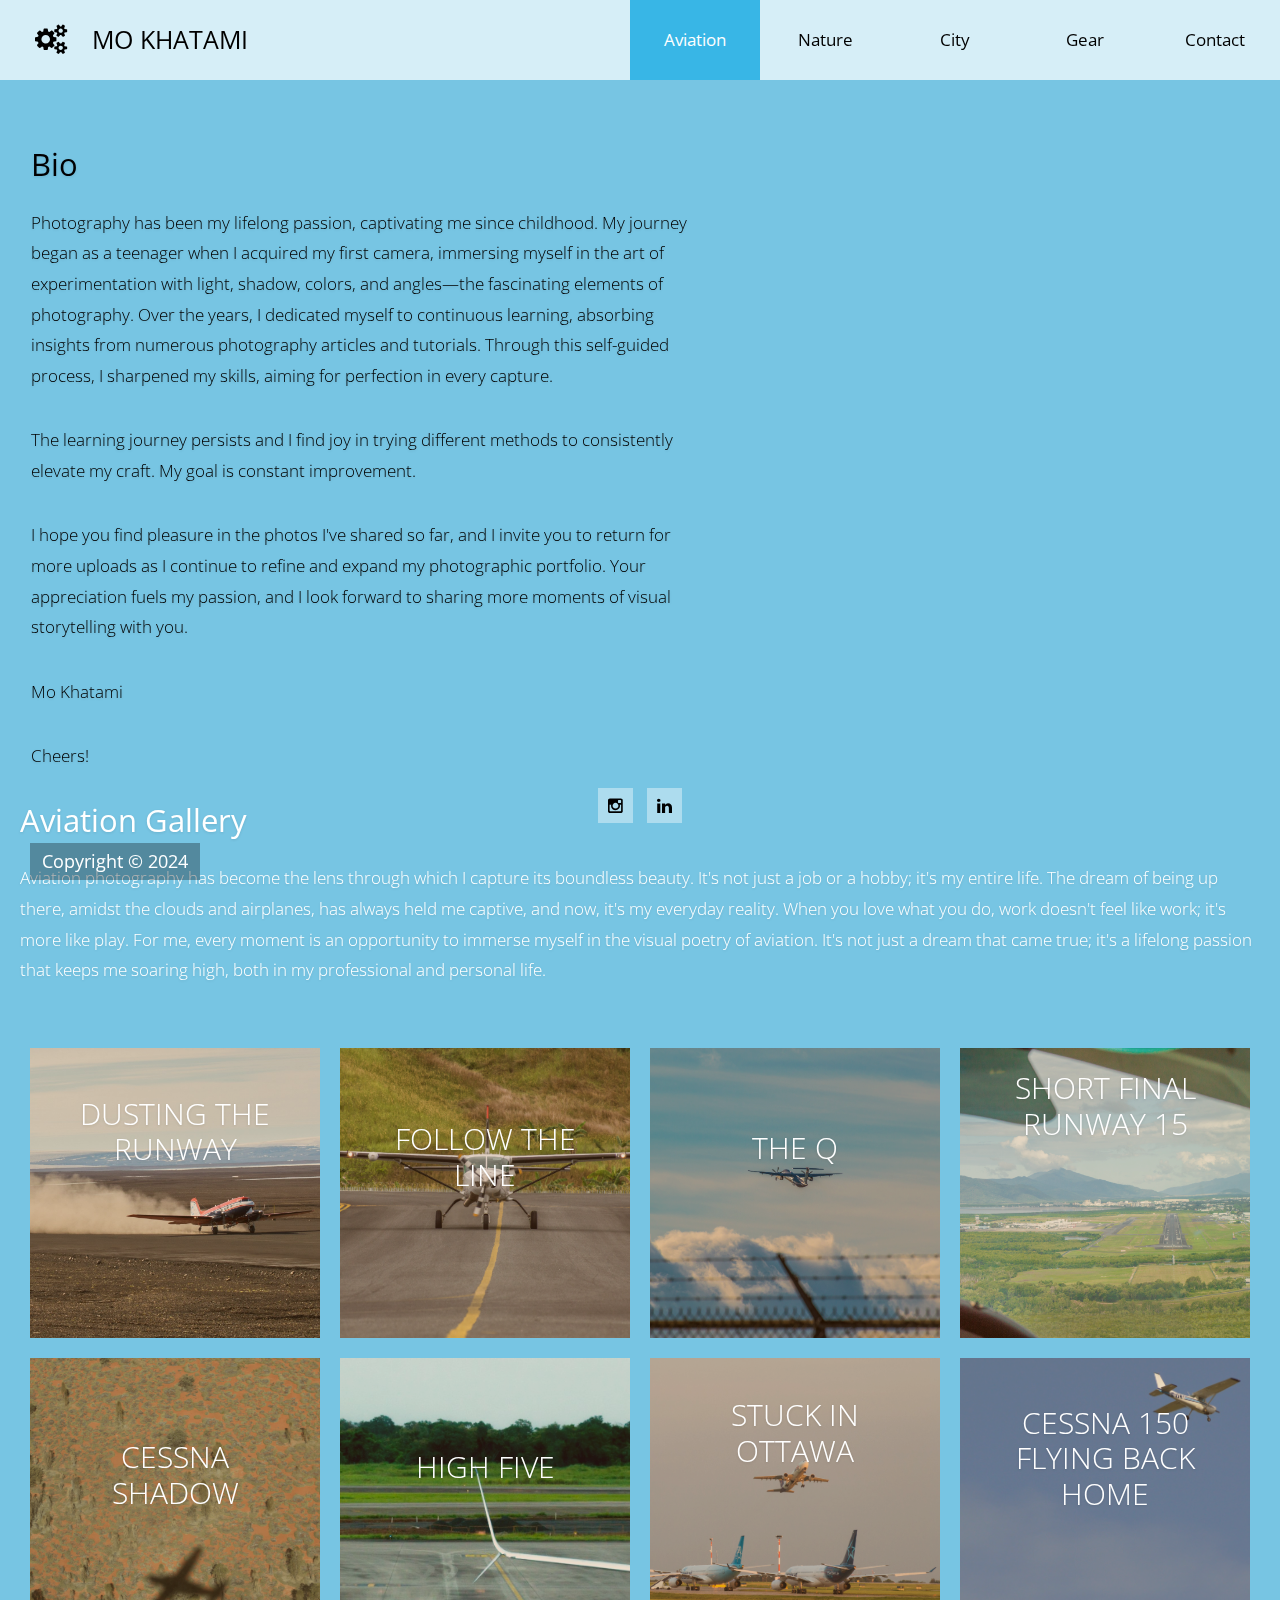
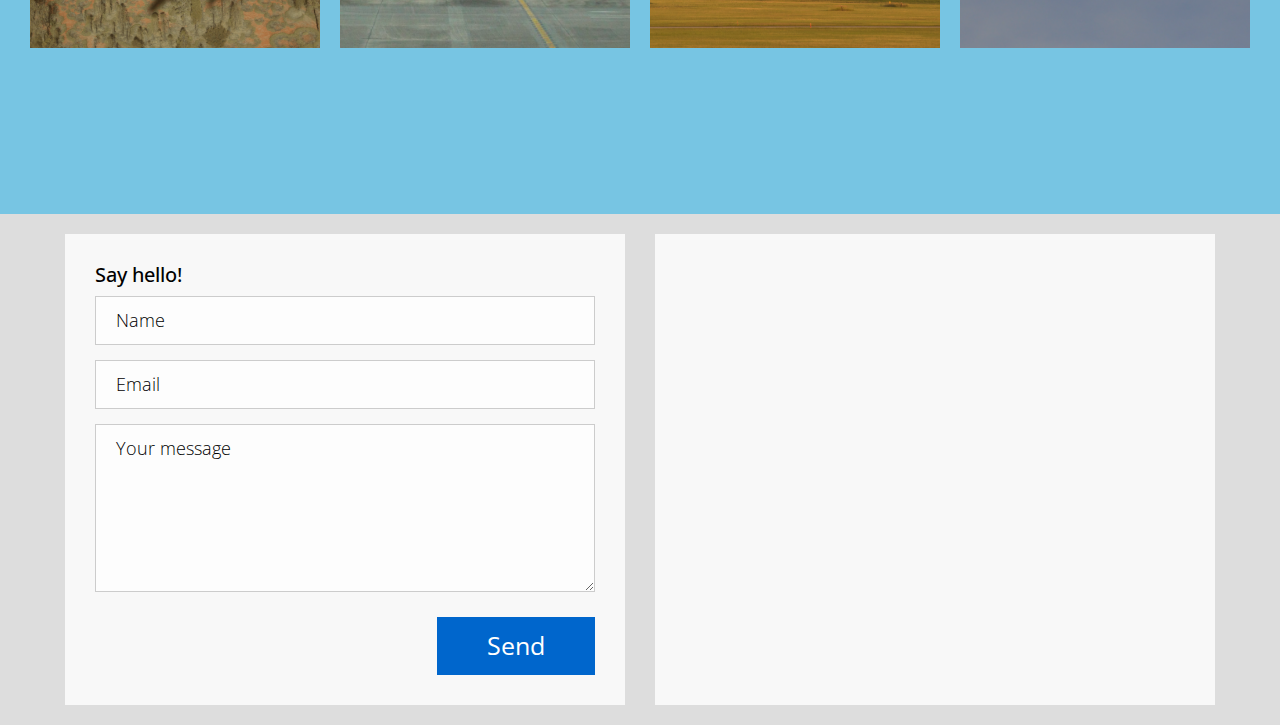
==== commit 86df8eb5: "Update index.html" ====
--- a/index.html
+++ b/index.html
@@ -523,11 +523,11 @@
                                 <div class="col-xs-12">
                                     <div class="tm-flex">
                                         <div class="tm-bg-white-translucent text-xs-left tm-textbox tm-2-col-textbox-2 tm-textbox-padding">
-                                            <h2 class="tm-text-title">....</h2>
+                                            <h2 class="tm-text-title">Camera</h2>
                                             <p class="tm-text">
-                                        <div class="tm-bg-white-translucent text-xs-left tm-textbox tm-2-col-textbox-2 tm-textbox-padding">
-                                            <h2 class="tm-text-title">....</h2>
-                                            <p class="tm-text">
+                                    <!--    <div class="tm-bg-white-translucent text-xs-left tm-textbox tm-2-col-textbox-2 tm-textbox-padding">
+                                            <h2 class="tm-text-title">...</h2>
+                                            <p class="tm-text"> -->
                                         </div>
                                     </div>
                                 </div>
@@ -536,12 +536,12 @@
                             <div class="row">
                                 <div class="col-xs-12">
                                     <div class="tm-flex">
-                                        <div class="tm-bg-white-translucent text-xs-left tm-textbox tm-2-col-textbox-2 tm-textbox-padding">
+                                       <!-- <div class="tm-bg-white-translucent text-xs-left tm-textbox tm-2-col-textbox-2 tm-textbox-padding">
                                             <h2 class="tm-text-title">....</h2>
-                                            <p class="tm-text">....</p>
+                                            <p class="tm-text">....</p> -->
                                         </div>
                                         <div class="tm-bg-white-translucent text-xs-left tm-textbox tm-2-col-textbox-2 tm-textbox-padding">
-                                            <h2 class="tm-text-title">....</h2>
+                                            <h2 class="tm-text-title">Lenses</h2>
                                             <p class="tm-text">....</p>
                                         </div>
                                         <div class="tm-bg-white-translucent text-xs-left tm-textbox tm-2-col-textbox-2 tm-textbox-padding">
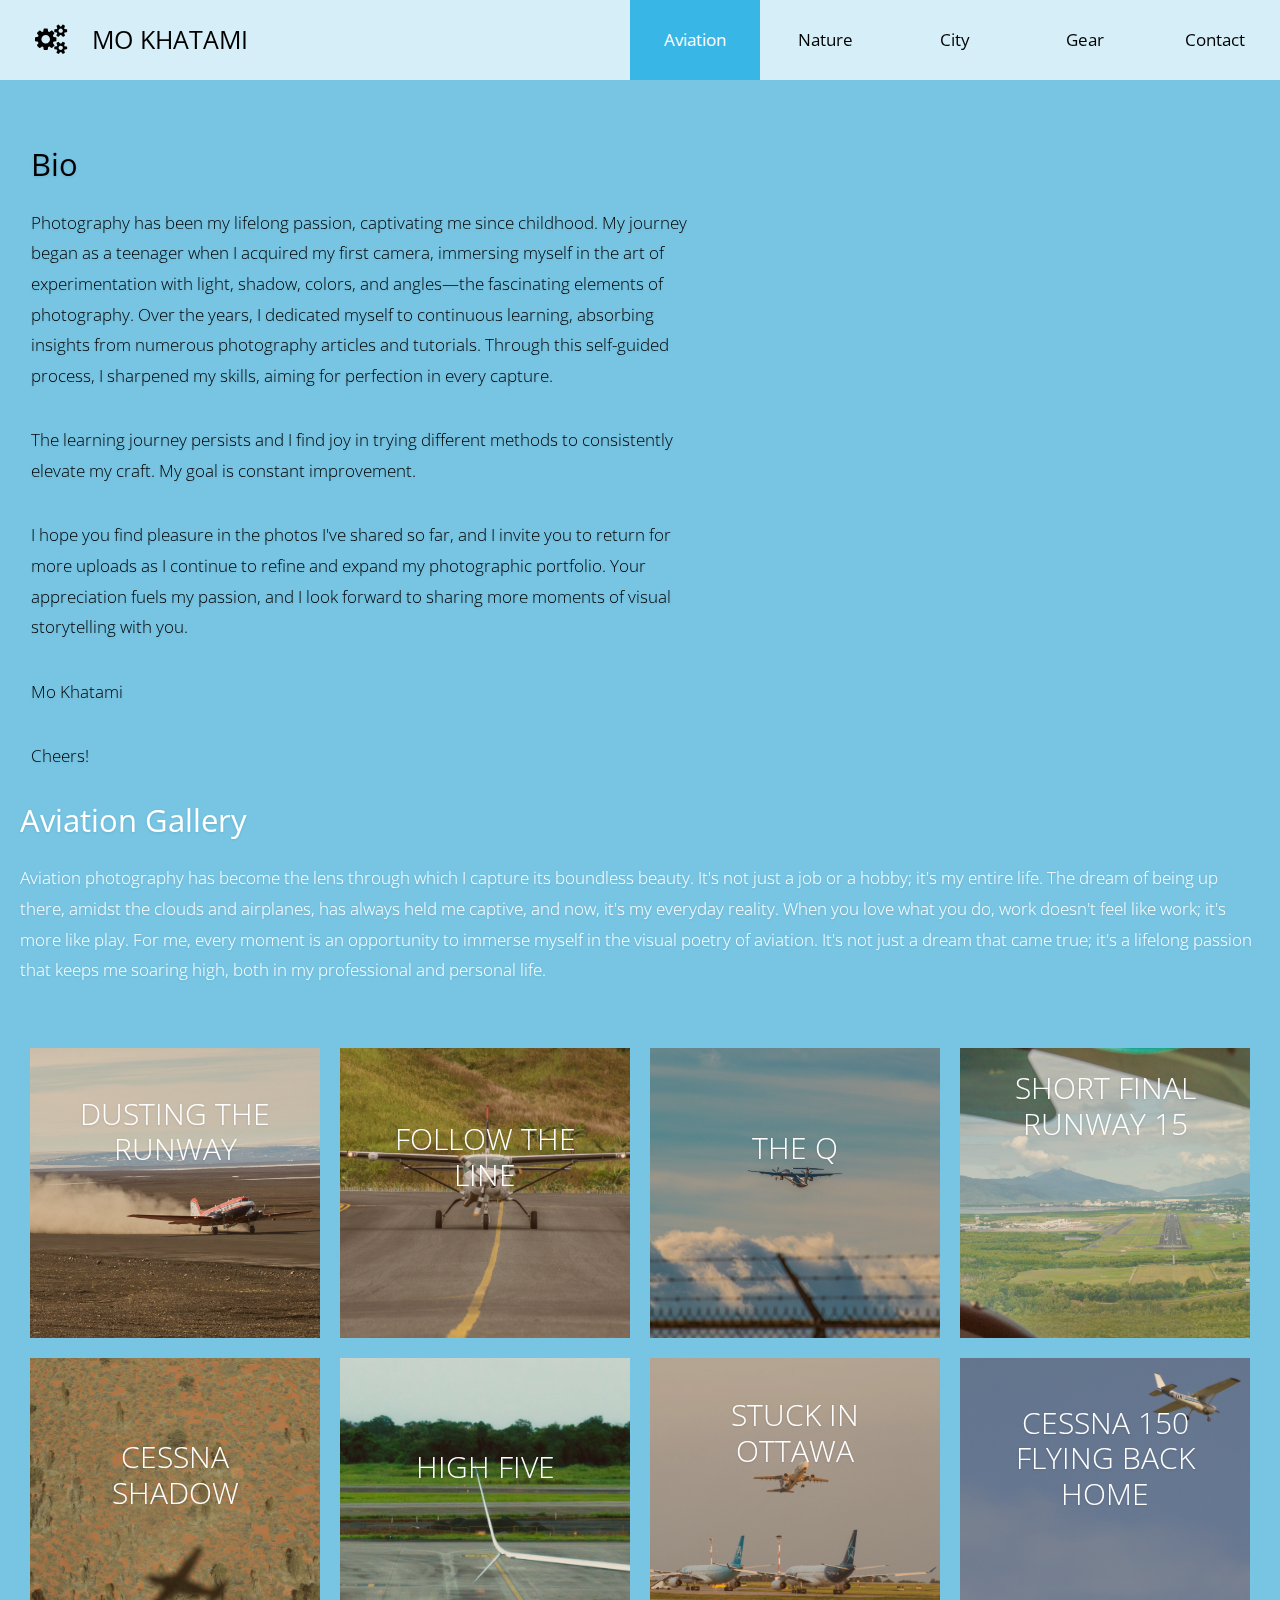
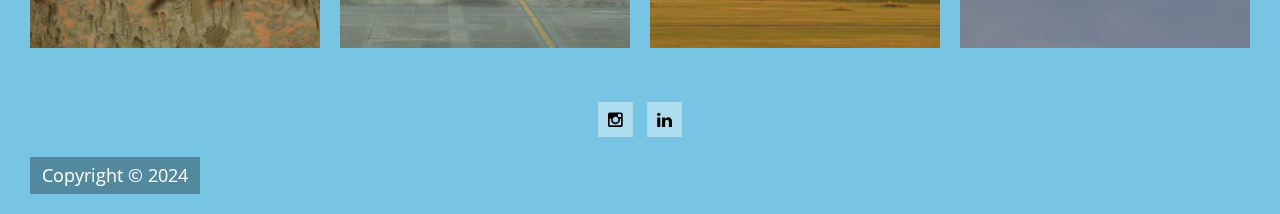
==== commit d9ef4bdb: "Update index.html" ====
--- a/index.html
+++ b/index.html
@@ -525,9 +525,9 @@
                                         <div class="tm-bg-white-translucent text-xs-left tm-textbox tm-2-col-textbox-2 tm-textbox-padding">
                                             <h2 class="tm-text-title">Camera</h2>
                                             <p class="tm-text">
-                                    <!--    <div class="tm-bg-white-translucent text-xs-left tm-textbox tm-2-col-textbox-2 tm-textbox-padding">
+                                      <div class="tm-bg-white-translucent text-xs-left tm-textbox tm-2-col-textbox-2 tm-textbox-padding">
                                             <h2 class="tm-text-title">...</h2>
-                                            <p class="tm-text"> -->
+                                            <p class="tm-text"> 
                                         </div>
                                     </div>
                                 </div>
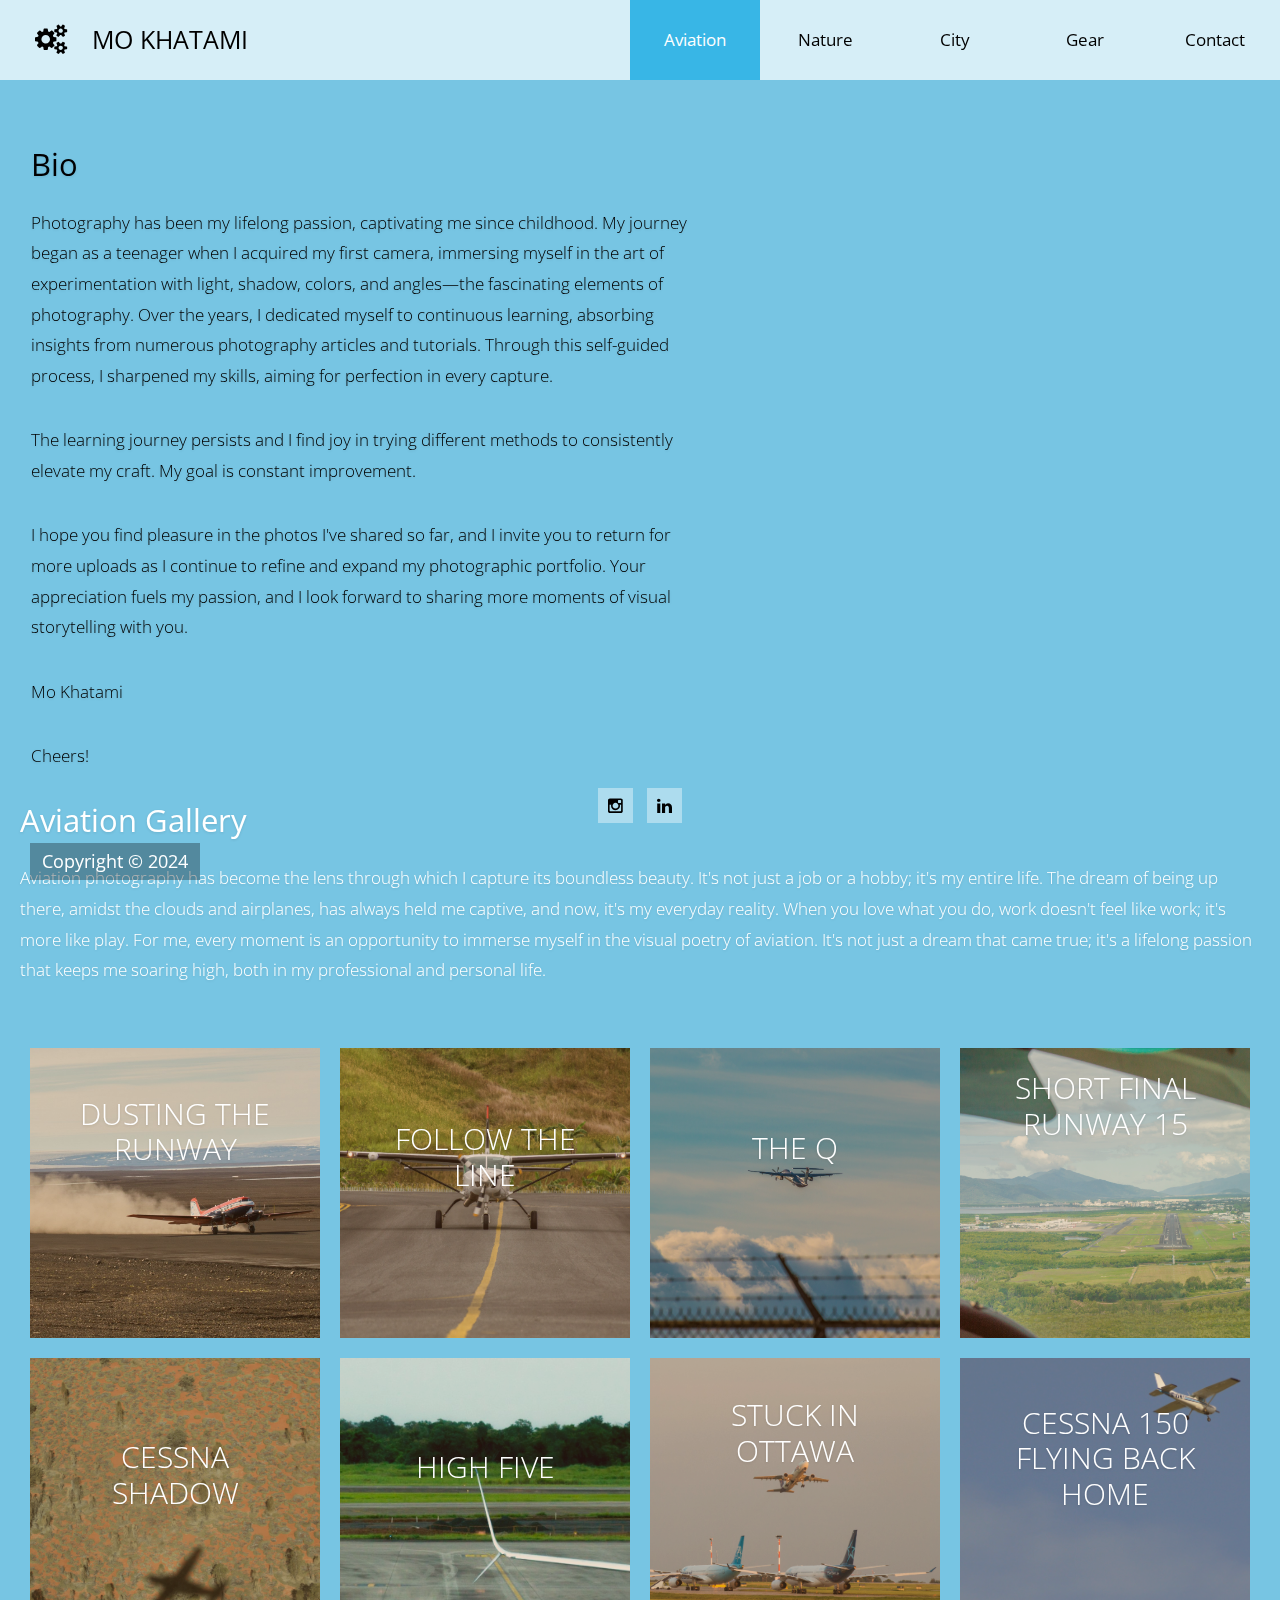
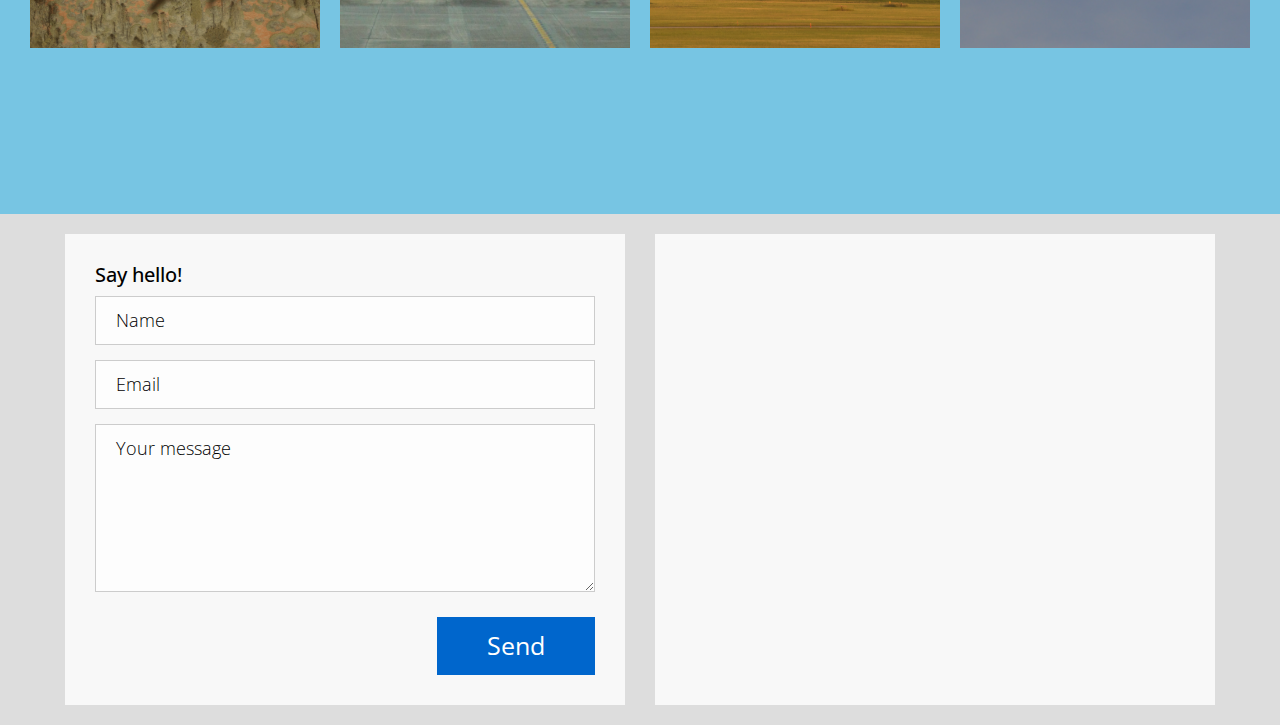
==== commit 76ac46de: "Update index.html" ====
--- a/index.html
+++ b/index.html
@@ -544,9 +544,9 @@
                                             <h2 class="tm-text-title">Lenses</h2>
                                             <p class="tm-text">....</p>
                                         </div>
-                                        <div class="tm-bg-white-translucent text-xs-left tm-textbox tm-2-col-textbox-2 tm-textbox-padding">
+                                      <!--  <div class="tm-bg-white-translucent text-xs-left tm-textbox tm-2-col-textbox-2 tm-textbox-padding">
                                             <h2 class="tm-text-title">....</h2>
-                                            <p class="tm-text">....</p>
+                                            <p class="tm-text">....</p> -->
                                         </div>
                                     </div>
                                 </div>
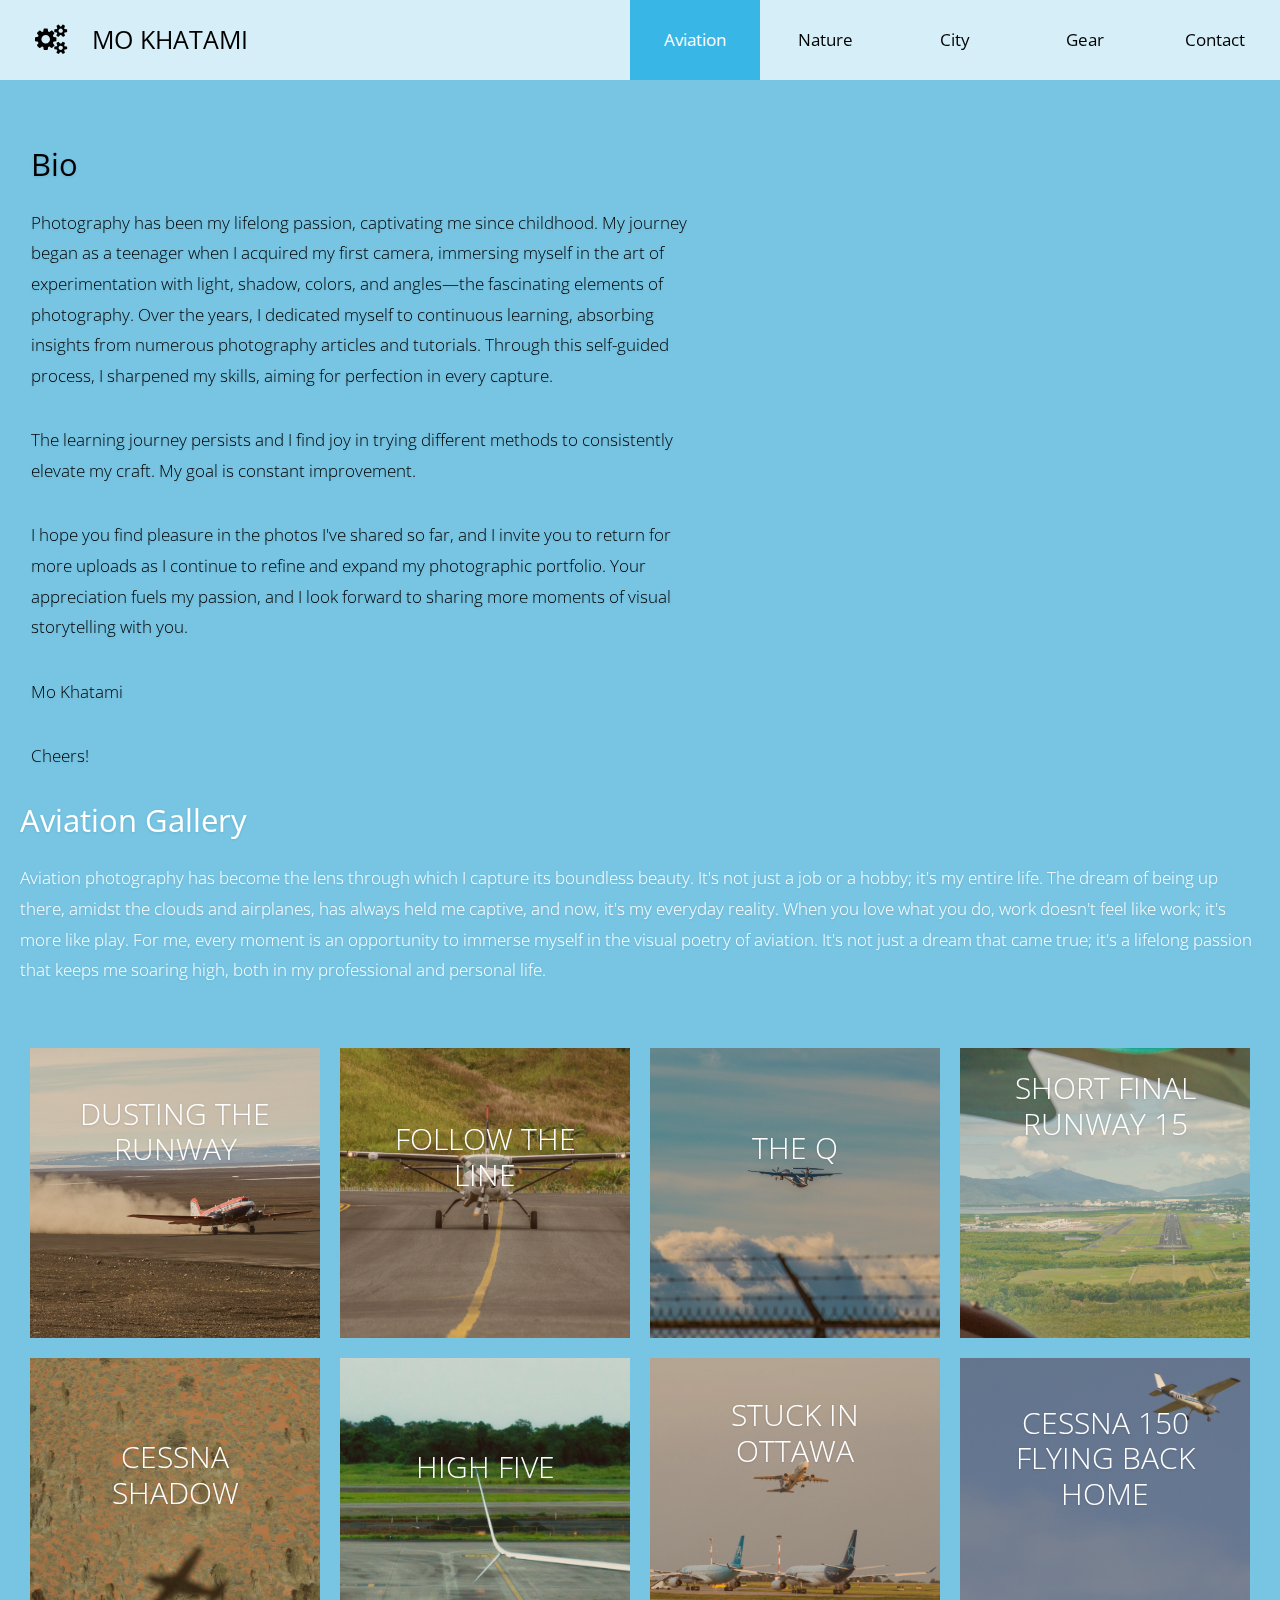
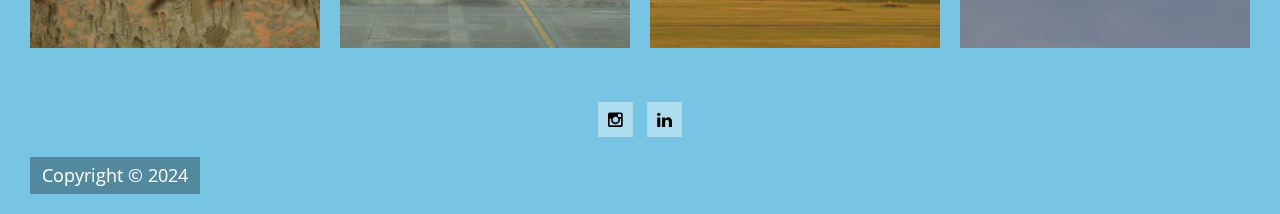
==== commit 440fa1cc: "Update index.html" ====
--- a/index.html
+++ b/index.html
@@ -544,9 +544,9 @@
                                             <h2 class="tm-text-title">Lenses</h2>
                                             <p class="tm-text">....</p>
                                         </div>
-                                      <!--  <div class="tm-bg-white-translucent text-xs-left tm-textbox tm-2-col-textbox-2 tm-textbox-padding">
+                                       <div class="tm-bg-white-translucent text-xs-left tm-textbox tm-2-col-textbox-2 tm-textbox-padding">
                                             <h2 class="tm-text-title">....</h2>
-                                            <p class="tm-text">....</p> -->
+                                            <p class="tm-text">....</p>
                                         </div>
                                     </div>
                                 </div>
